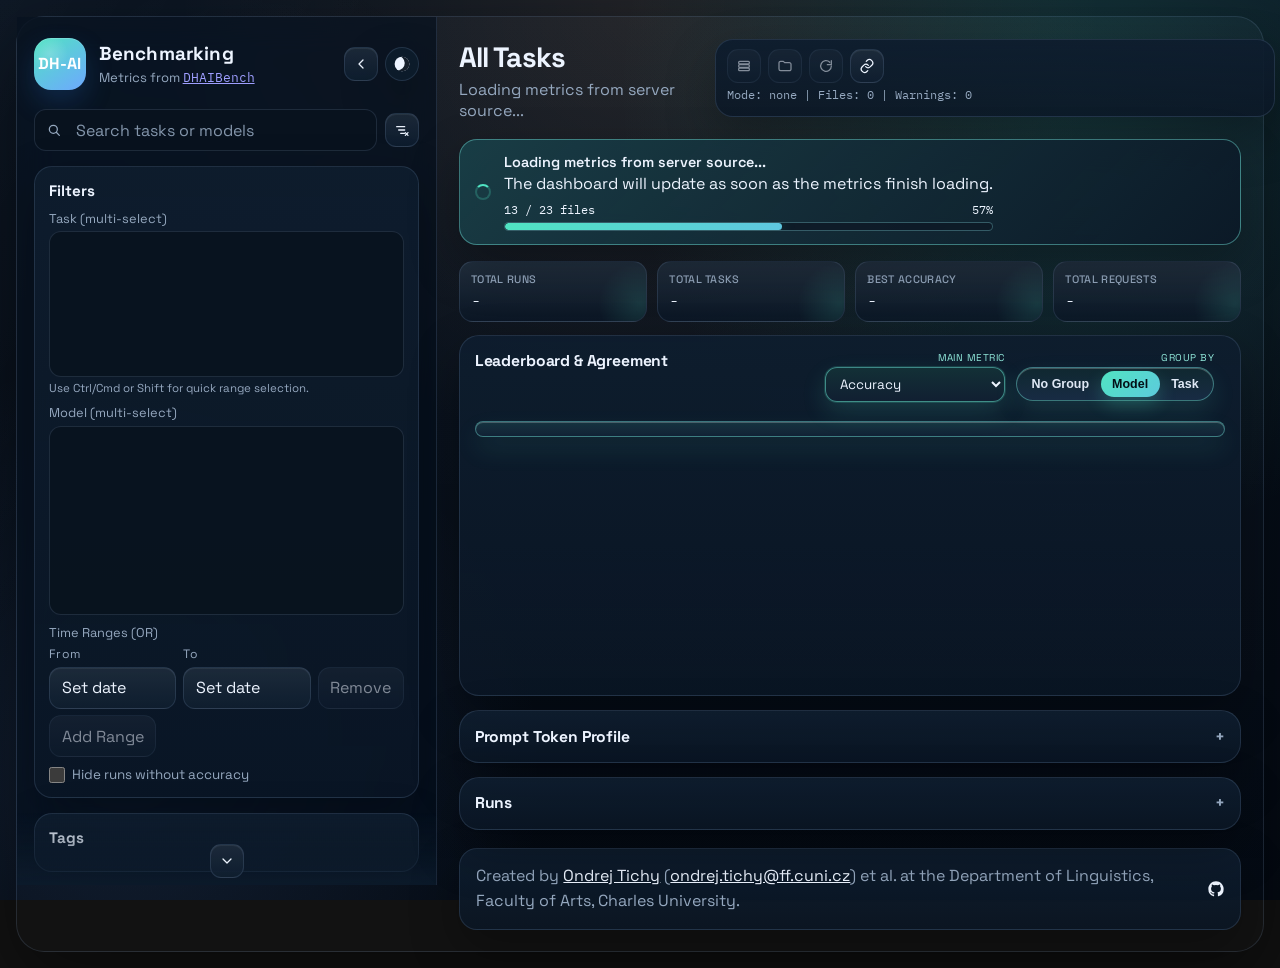
==== web/index.html @ 27d1077f "model names fix" ====
<!doctype html>
<html lang="en" data-theme="dark">
<head>
  <meta charset="utf-8">
  <meta name="viewport" content="width=device-width, initial-scale=1">
  <title>dhAIBench Metrics Dashboard</title>
  <link rel="preconnect" href="https://fonts.googleapis.com">
  <link rel="preconnect" href="https://fonts.gstatic.com" crossorigin>
  <link href="https://fonts.googleapis.com/css2?family=Space+Grotesk:wght@400;500;600;700&family=IBM+Plex+Mono:wght@400;500&display=swap" rel="stylesheet">
  <link rel="stylesheet" href="./styles.css">
</head>
<body>
  <div class="app-shell">
    <aside id="dashboardSidebar" class="sidebar" aria-label="Dashboard filters">
      <div id="sidebarScrollUpOverlay" class="sidebar-scroll-overlay sidebar-scroll-overlay-top" hidden>
        <button
          id="sidebarScrollUpBtn"
          class="btn icon-btn sidebar-scroll-btn"
          type="button"
          aria-label="Scroll filters up"
          title="Scroll filters up"
        >
          <svg viewBox="0 0 24 24" aria-hidden="true">
            <path d="M18 15l-6-6-6 6"></path>
          </svg>
        </button>
      </div>
      <div id="sidebarScrollDownOverlay" class="sidebar-scroll-overlay sidebar-scroll-overlay-bottom" hidden>
        <button
          id="sidebarScrollDownBtn"
          class="btn icon-btn sidebar-scroll-btn"
          type="button"
          aria-label="Scroll filters down"
          title="Scroll filters down"
        >
          <svg viewBox="0 0 24 24" aria-hidden="true">
            <path d="M6 9l6 6 6-6"></path>
          </svg>
        </button>
      </div>

      <div id="dashboardSidebarScroll" class="sidebar-scroll">
        <div class="brand">
          <div class="brand-lockup">
            <div class="brand-mark">DH-AI</div>
            <div>
              <h1>Benchmarking</h1>
              <p>Metrics from <a href="https://github.com/otichy/dhAIBench"><code>DHAIBench</code></a></p>
            </div>
          </div>
          <div class="brand-actions">
            <button id="sidebarCollapseBtn" class="btn icon-btn sidebar-collapse-btn" type="button" aria-label="Collapse filters" aria-expanded="true">
              <svg viewBox="0 0 24 24" aria-hidden="true">
                <path d="M15 6l-6 6 6 6"></path>
              </svg>
            </button>
            <label class="theme-icon-toggle" title="Toggle theme" aria-label="Toggle theme">
              <input id="themeToggle" type="checkbox">
              <span class="theme-icon" aria-hidden="true"></span>
            </label>
            <button id="sidebarCloseBtn" class="btn icon-btn sidebar-close-btn" type="button" aria-label="Close filters">
              <svg viewBox="0 0 24 24" aria-hidden="true">
                <path d="M6 6l12 12"></path>
                <path d="M18 6L6 18"></path>
              </svg>
            </button>
          </div>
        </div>

        <div class="sidebar-tools">
          <label class="sidebar-filter-search" for="filterSearchInput">
            <span class="sidebar-filter-search-icon" aria-hidden="true">
              <svg viewBox="0 0 24 24">
                <circle cx="11" cy="11" r="6"></circle>
                <path d="M20 20l-4.2-4.2"></path>
              </svg>
            </span>
            <input
              id="filterSearchInput"
              type="search"
              placeholder="Search tasks or models"
              aria-label="Search tasks and models"
              autocomplete="off"
              spellcheck="false"
            >
          </label>
          <button
            id="resetFiltersBtn"
            class="btn icon-btn sidebar-reset-btn"
            type="button"
            aria-label="Reset filters"
            title="Reset filters"
          >
            <svg viewBox="0 0 24 24" aria-hidden="true">
              <path d="M4 7h12"></path>
              <path d="M7 12h9"></path>
              <path d="M10 17h6"></path>
              <path d="M17 16l4 4"></path>
              <path d="M21 16l-4 4"></path>
            </svg>
          </button>
        </div>

        <section class="panel">
          <h2>Filters</h2>
          <label class="field">
            <span>Task (multi-select)</span>
            <select id="taskSelect" multiple size="6"></select>
            <small class="field-hint">Use Ctrl/Cmd or Shift for quick range selection.</small>
            <div id="taskChipList" class="mobile-choice-list" aria-label="Task filters"></div>
          </label>
          <label class="field">
            <span>Model (multi-select)</span>
            <select id="modelSelect" multiple size="8"></select>
            <div id="modelChipList" class="mobile-choice-list" aria-label="Model filters"></div>
          </label>
          <div class="field">
            <span>Time Ranges (OR)</span>
            <div id="timeRangeList" class="time-range-list" aria-label="Time range filters"></div>
            <div class="time-range-actions">
              <button id="addTimeRangeBtn" class="btn time-range-btn" type="button">Add Range</button>
            </div>
            <small id="timeRangeSummary" class="field-hint"></small>
          </div>
          <label class="checkbox">
            <input id="hideNoAccuracy" type="checkbox">
            <span>Hide runs without accuracy</span>
          </label>
        </section>

        <section class="panel">
          <h2>Tags</h2>
          <div id="tagChips" class="chips"></div>
        </section>
      </div>
    </aside>

    <main class="main">
      <section class="metric-dock">
        <button id="mobileSidebarToggle" class="btn mobile-sidebar-toggle" type="button" aria-controls="dashboardSidebar" aria-expanded="false">
          <span>Filters</span>
          <span id="mobileFilterSummary" class="mobile-sidebar-toggle-count">All</span>
        </button>
      </section>

      <header class="hero">
        <div class="hero-copy">
          <h2 id="heroTitle">All Tasks</h2>
          <p id="heroSubtitle">Loading metrics files...</p>
        </div>
        <section class="source-panel">
          <div class="source-actions">
            <button id="btnAutoServer" class="btn icon-btn" type="button" title="Auto (Server)" aria-label="Auto (Server)">
              <svg viewBox="0 0 24 24" aria-hidden="true">
                <rect x="4" y="5" width="16" height="4" rx="1.5"></rect>
                <rect x="4" y="10" width="16" height="4" rx="1.5"></rect>
                <rect x="4" y="15" width="16" height="4" rx="1.5"></rect>
              </svg>
            </button>
            <button id="btnOpenFolder" class="btn icon-btn" type="button" title="Open Metrics Folder" aria-label="Open Metrics Folder">
              <svg viewBox="0 0 24 24" aria-hidden="true">
                <path d="M3 7.5A2.5 2.5 0 0 1 5.5 5h4l2 2H18.5A2.5 2.5 0 0 1 21 9.5v7A2.5 2.5 0 0 1 18.5 19h-13A2.5 2.5 0 0 1 3 16.5z"></path>
              </svg>
            </button>
            <button id="reloadBtn" class="btn icon-btn" type="button" title="Reload" aria-label="Reload">
              <svg viewBox="0 0 24 24" aria-hidden="true">
                <path d="M20 12a8 8 0 1 1-2.34-5.66"></path>
                <path d="M20 4v6h-6"></path>
              </svg>
            </button>
            <button id="shareUrlBtn" class="btn icon-btn" type="button" title="Copy Share Link" aria-label="Copy Share Link">
              <svg viewBox="0 0 24 24" aria-hidden="true">
                <path d="M10 13a5 5 0 0 0 7.07 0l2.12-2.12a5 5 0 0 0-7.07-7.07L10.9 5.03"></path>
                <path d="M14 11a5 5 0 0 0-7.07 0L4.81 13.12a5 5 0 0 0 7.07 7.07l1.22-1.22"></path>
              </svg>
            </button>
          </div>
          <p id="sourceStatus" class="source-status">Mode: none | Files: 0 | Warnings: 0</p>
          <p id="sourceWarnings" class="source-warnings"></p>
        </section>
      </header>

      <section id="loadingNotice" class="loading-notice" role="status" aria-live="polite" aria-atomic="true" hidden>
        <span class="loading-notice-spinner" aria-hidden="true"></span>
        <div class="loading-notice-copy">
          <p id="loadingNoticeMessage">Loading metrics data...</p>
          <p>The dashboard will update as soon as the metrics finish loading.</p>
          <div id="loadingProgress" class="loading-progress" hidden>
            <div class="loading-progress-meta">
              <span id="loadingProgressLabel">0 / 0 files</span>
              <span id="loadingProgressPercent">0%</span>
            </div>
            <div
              id="loadingProgressTrack"
              class="loading-progress-track"
              role="progressbar"
              aria-label="Metrics loading progress"
              aria-valuemin="0"
              aria-valuemax="0"
              aria-valuenow="0"
              aria-valuetext="0 of 0 metric files processed"
            >
              <span id="loadingProgressFill" class="loading-progress-fill"></span>
            </div>
          </div>
        </div>
      </section>

      <section class="kpis">
        <article class="kpi">
          <h3>Total Runs</h3>
          <p id="kpiRuns">-</p>
        </article>
        <article class="kpi">
          <h3>Total Tasks</h3>
          <p id="kpiTasks">-</p>
        </article>
        <article class="kpi">
          <h3>Best Accuracy</h3>
          <p id="kpiBestAccuracy">-</p>
        </article>
        <article class="kpi">
          <h3>Total Requests</h3>
          <p id="kpiRequests">-</p>
        </article>
      </section>

      <section class="grid">
        <article class="card card-wide">
          <div class="leaderboard-head">
            <h3>Leaderboard &amp; Agreement</h3>
            <div class="leaderboard-controls">
              <label class="field leaderboard-metric-field">
                <span>Main Metric</span>
                <select id="sortSelect">
                  <option value="accuracy">Accuracy</option>
                  <option value="cohen_kappa">Cohen's Kappa</option>
                  <option value="macro_f1">Macro F1</option>
                  <option value="macro_precision">Macro Precision</option>
                  <option value="macro_recall">Macro Recall</option>
                  <option value="calibration_ece">Calibration ECE</option>
                </select>
              </label>
              <div id="leaderboardGroupSwitch" class="leaderboard-group-switch"></div>
              <div id="leaderboardChartToggle" class="leaderboard-chart-toggle"></div>
            </div>
          </div>
          <div id="leaderboardTabs" class="leaderboard-tabs"></div>
          <div id="leaderboardChart" class="chart"></div>
        </article>
        <details class="card card-wide collapsible-card">
          <summary class="collapsible-card-summary">
            <h3>Prompt Token Profile</h3>
          </summary>
          <div class="collapsible-card-body">
            <div id="tokenChart" class="chart"></div>
          </div>
        </details>
      </section>

      <details class="card collapsible-card">
        <summary class="collapsible-card-summary">
          <div class="table-head">
            <h3>Runs</h3>
            <p id="tableMeta"></p>
          </div>
        </summary>
        <div class="collapsible-card-body">
          <div class="table-wrap">
            <table>
              <thead>
                <tr>
                  <th>Task</th>
                  <th>Model</th>
                  <th>Timestamp</th>
                  <th>Accuracy</th>
                  <th>Cohen's Kappa</th>
                  <th>Macro F1</th>
                  <th>Calibration ECE</th>
                  <th>Requests</th>
                  <th>Cached Input Tokens</th>
                  <th>File</th>
                </tr>
              </thead>
              <tbody id="runsTableBody"></tbody>
            </table>
          </div>
        </div>
      </details>

      <footer class="dashboard-footer">
        <p>
          Created by
          <a href="https://oajd.ff.cuni.cz/en/department/people/ondrej-tichy/">Ondrej Tichy</a> 
          (<a href="mailto:ondrej.tichy@ff.cuni.cz">ondrej.tichy@ff.cuni.cz</a>) et al.
          at the Department of Linguistics, Faculty of Arts, Charles University.
        </p>
        <a
          class="footer-github-link"
          href="https://github.com/otichy/dhAIBench"
          aria-label="dhAIBench GitHub repository"
          title="dhAIBench GitHub repository"
        >
          <svg viewBox="0 0 24 24" aria-hidden="true">
            <path d="M12 .5C5.65.5.5 5.65.5 12a11.5 11.5 0 0 0 7.86 10.92c.58.1.79-.25.79-.56v-2.16c-3.2.7-3.88-1.36-3.88-1.36-.52-1.34-1.28-1.7-1.28-1.7-1.04-.71.08-.7.08-.7 1.15.08 1.75 1.18 1.75 1.18 1.02 1.75 2.68 1.25 3.34.95.1-.74.4-1.25.72-1.54-2.56-.29-5.25-1.28-5.25-5.7 0-1.26.45-2.3 1.18-3.11-.12-.29-.51-1.46.11-3.05 0 0 .97-.31 3.17 1.19a10.97 10.97 0 0 1 5.78 0c2.2-1.5 3.17-1.2 3.17-1.2.63 1.6.24 2.77.12 3.06.73.81 1.18 1.84 1.18 3.11 0 4.43-2.7 5.4-5.28 5.68.42.36.79 1.07.79 2.16v3.2c0 .31.21.67.8.56A11.5 11.5 0 0 0 23.5 12C23.5 5.65 18.35.5 12 .5Z"></path>
          </svg>
        </a>
      </footer>

    </main>
  </div>
  <button id="sidebarBackdrop" class="sidebar-backdrop" type="button" aria-label="Close filters"></button>

  <div id="runModal" class="modal hidden" role="dialog" aria-modal="true" aria-labelledby="runModalTitle">
    <div class="modal-card">
      <div class="modal-head">
        <h3 id="runModalTitle">Run Details</h3>
        <button id="runModalClose" class="btn" type="button">Close</button>
      </div>
      <p id="runModalMeta" class="muted"></p>
      <div id="runModalContent" class="details-grid"></div>
    </div>
  </div>

  <div id="clusterModal" class="modal hidden" role="dialog" aria-modal="true" aria-labelledby="clusterModalTitle">
    <div class="modal-card cluster-modal-card">
      <div class="modal-head">
        <h3 id="clusterModalTitle">Similarity Tree</h3>
        <button id="clusterModalClose" class="btn" type="button">Close</button>
      </div>
      <p id="clusterModalMeta" class="muted"></p>
      <div id="clusterModalContent" class="cluster-modal-content"></div>
    </div>
  </div>

  <template id="barRowTemplate">
    <div class="bar-row">
      <div class="bar-label"></div>
      <div class="bar-track">
        <div class="bar-fill"></div>
      </div>
      <div class="bar-value"></div>
    </div>
  </template>

  <script src="./config_prices.js"></script>
  <script src="./pricing.js"></script>
  <script src="./metrics_aggregation.js"></script>
  <script src="./custom_leaderboard.js?v=20260910-1"></script>
  <script src="./custom_leaderboard_view.js?v=20260910-1"></script>
  <script src="./analytics.local.js"></script>
  <script src="./app.js"></script>
</body>
</html>
---- web/styles.css ----
:root {
  color-scheme: dark;
  --sidebar-width: 420px;
  --bg: #07111d;
  --paper: rgba(11, 23, 38, 0.84);
  --paper-strong: rgba(14, 29, 46, 0.96);
  --paper-soft: rgba(18, 36, 57, 0.72);
  --ink: #edf4ff;
  --muted: #95a8bf;
  --line: rgba(145, 176, 214, 0.16);
  --line-strong: rgba(145, 176, 214, 0.26);
  --accent: #50e3c2;
  --accent-2: #ffb36b;
  --accent-3: #6ea8ff;
  --error: #ff8d8d;
  --warning: #ffd38c;
  --panel-glass: rgba(8, 18, 31, 0.7);
  --body-layer-a: rgba(80, 227, 194, 0.16);
  --body-layer-b: rgba(110, 168, 255, 0.12);
  --body-layer-c: rgba(255, 179, 107, 0.1);
  --bg-top: #091320;
  --bg-bottom: #050b14;
  --surface-soft: rgba(17, 34, 53, 0.88);
  --surface-hover: rgba(28, 52, 78, 0.82);
  --surface-input: rgba(9, 19, 31, 0.95);
  --bar-track: rgba(97, 126, 165, 0.22);
  --shadow-soft: 0 20px 50px rgba(0, 0, 0, 0.28);
  --shadow-hard: 0 28px 80px rgba(0, 0, 0, 0.45);
}

html[data-theme="light"] {
  color-scheme: light;
  --bg: #f1efe7;
  --paper: rgba(255, 253, 247, 0.92);
  --paper-strong: rgba(255, 253, 247, 0.98);
  --paper-soft: rgba(248, 250, 252, 0.88);
  --ink: #1f2a37;
  --muted: #5a6470;
  --line: rgba(90, 100, 112, 0.18);
  --line-strong: rgba(90, 100, 112, 0.28);
  --accent: #0f766e;
  --accent-2: #f59e0b;
  --accent-3: #1d4ed8;
  --error: #b91c1c;
  --warning: #92400e;
  --panel-glass: rgba(255, 255, 255, 0.64);
  --body-layer-a: rgba(15, 118, 110, 0.12);
  --body-layer-b: rgba(245, 158, 11, 0.1);
  --body-layer-c: rgba(29, 78, 216, 0.08);
  --bg-top: #f4f0e6;
  --bg-bottom: #ebe7db;
  --surface-soft: rgba(248, 250, 252, 0.94);
  --surface-hover: rgba(234, 241, 247, 0.96);
  --surface-input: rgba(255, 255, 255, 0.98);
  --bar-track: rgba(90, 100, 112, 0.12);
  --shadow-soft: 0 18px 44px rgba(31, 42, 55, 0.12);
  --shadow-hard: 0 26px 72px rgba(31, 42, 55, 0.16);
}

* {
  box-sizing: border-box;
}

.leaderboard-panel.custom-leaderboard { min-width: 0; max-height: none; overflow: visible; }
.custom-leaderboard h3 { margin-top: 0; }
.card:has(.custom-leaderboard) { min-width: 0; }
.custom-controls { display: flex; flex-wrap: wrap; align-items: center; gap: 10px; margin: 18px 0; }
.custom-controls .field { margin: 0; min-width: 180px; }
.custom-weights { display: grid; grid-template-columns: repeat(auto-fit, minmax(min(100%, 350px), 1fr)); gap: 8px 20px; max-height: 360px; overflow-y: auto; padding: 4px; }
.custom-weight-row { display: grid; grid-template-columns: minmax(0, 1fr) 80px 60px; gap: 10px; align-items: center; padding: 8px; background: var(--paper-soft); border-radius: 8px; }
.custom-task-label { display: flex; gap: 9px; align-items: center; overflow-wrap: anywhere; cursor: pointer; }
.custom-task-label input { width: auto; flex: 0 0 auto; }
.custom-task-share { text-align: right; color: var(--muted); font-variant-numeric: tabular-nums; }
.custom-weight-row input[aria-invalid="true"] { border-color: var(--error); }
.custom-results { margin-top: 20px; }
.custom-summary { font-weight: 600; }
.custom-methodology { margin: 12px 0; }
.custom-methodology summary { cursor: pointer; color: var(--muted); }
.custom-chart { margin: 20px 0; }
.custom-chart-toolbar { display: flex; flex-wrap: wrap; align-items: center; justify-content: space-between; gap: 10px; margin-bottom: 10px; padding: 10px 12px; border: 1px solid var(--line); border-radius: 12px; background: var(--paper-soft); }
.custom-chart-toolbar-label { font-weight: 700; color: var(--ink); }
.custom-chart-note { margin: 0 0 10px; }
.custom-chart-viewport { max-width: 100%; overflow-x: auto; }
.custom-scatter { display: block; width: 100%; min-width: 580px; }
.custom-scatter text { fill: var(--muted); font-size: 13px; font-family: inherit; }
.custom-grid-line { stroke: var(--line-strong); }
.custom-point { cursor: pointer; }
.custom-point.is-muted { opacity: 0.25; }
.custom-point.is-highlighted .custom-point-mark { stroke-width: 3; filter: drop-shadow(0 0 4px var(--series-color)); }
.custom-point.is-highlighted text { fill: var(--ink); font-weight: 700; }
.custom-series-marker { width: 24px; height: 24px; flex: 0 0 24px; vertical-align: middle; }
.custom-series-copy { display: inline-flex; flex-direction: column; min-width: 0; gap: 4px; text-align: left; vertical-align: middle; }
.custom-series-copy strong { color: var(--ink); font-size: 0.9rem; }
.custom-series-copy small { color: var(--muted); font-size: 0.75rem; line-height: 1.4; display: -webkit-box; -webkit-line-clamp: 2; -webkit-box-orient: vertical; overflow: hidden; overflow-wrap: anywhere; }
.custom-legend-heading { margin-bottom: 8px; }
.custom-legend { display: grid; grid-template-columns: repeat(auto-fit, minmax(min(100%, 285px), 1fr)); gap: 8px; max-height: 280px; overflow-y: auto; padding: 4px; margin-bottom: 20px; }
.custom-legend-item { display: grid; grid-template-columns: 24px minmax(0, 1fr); column-gap: 9px; row-gap: 4px; align-items: start; padding: 10px; color: var(--ink); font: inherit; background: var(--paper-soft); border: 1px solid var(--line); border-left: 4px solid var(--series-color); border-radius: 8px; cursor: pointer; text-align: left; }
.custom-legend-status { grid-column: 2; color: var(--muted); font-size: 0.75rem; font-variant-numeric: tabular-nums; }
.custom-legend-item.is-highlighted { background: color-mix(in srgb, var(--series-color) 15%, var(--paper-strong)); border-color: var(--series-color); }
.custom-legend-item:focus-visible, .custom-model-summary:focus-visible { outline: 2px solid var(--ink); outline-offset: 2px; border-radius: 4px; }
.custom-ranking { width: 100%; min-width: 740px; border-collapse: collapse; }
.custom-table-wrap { max-width: 100%; overflow-x: auto; border: 1px solid var(--line); border-radius: 12px; }
.custom-ranking caption { text-align: left; font-weight: 600; padding: 12px 0; }
.custom-ranking th, .custom-ranking td { padding: 12px; border-bottom: 1px solid var(--line); text-align: left; vertical-align: top; }
.custom-ranking td:nth-child(2) { min-width: 250px; max-width: 520px; overflow-wrap: anywhere; }
.custom-ranking summary { cursor: pointer; }
.custom-ranking td:not(:nth-child(2)) { font-variant-numeric: tabular-nums; }
.custom-ranking tbody tr:nth-child(even) { background: var(--paper-soft); }
.custom-ranking tbody tr.is-highlighted { background: color-mix(in srgb, var(--series-color) 14%, var(--paper-strong)); }
.custom-ranking tbody tr > td:first-child { border-left: 4px solid var(--series-color); }
.custom-ranking th:nth-child(n+3), .custom-ranking td:nth-child(n+3) { text-align: right; }
.custom-rank-badge { display: inline-block; font-weight: 600; white-space: nowrap; }
.custom-model-summary .custom-series-marker { margin: 0 6px 0 2px; }
.custom-model-summary .custom-series-copy { max-width: calc(100% - 54px); }
.custom-cell-secondary { display: block; margin-top: 4px; color: var(--muted); white-space: nowrap; }
.custom-score-cell strong { font-size: 1rem; color: var(--ink); }
.custom-score-track { width: 76px; height: 5px; margin: 7px 0 0 auto; background: var(--bar-track); border-radius: 4px; overflow: hidden; }
.custom-score-track span { display: block; height: 100%; background: var(--series-color); }
.custom-incomplete { color: var(--muted); }
.custom-task-detail { margin-top: 12px; padding: 10px; background: var(--paper-soft); border-radius: 8px; }
.custom-task-detail p { margin: 8px 0; }
.custom-task-detail .btn { display: block; margin: 6px 0; white-space: normal; text-align: left; overflow-wrap: anywhere; }

body {
  margin: 0;
  min-height: 100vh;
  color: var(--ink);
  font-family: "Space Grotesk", sans-serif;
  background:
    radial-gradient(circle at 84% 10%, var(--body-layer-a), transparent 34%),
    radial-gradient(circle at 10% 86%, var(--body-layer-b), transparent 30%),
    radial-gradient(circle at 50% 0%, var(--body-layer-c), transparent 42%),
    linear-gradient(180deg, var(--bg-top) 0%, var(--bg-bottom) 100%);
  background-attachment: fixed;
}

body::before {
  content: "";
  position: fixed;
  inset: 0;
  pointer-events: none;
  background:
    linear-gradient(120deg, rgba(255, 255, 255, 0.035), transparent 24%),
    radial-gradient(circle at 20% 20%, rgba(255, 255, 255, 0.028), transparent 18%);
  opacity: 0.8;
}

body.mobile-sidebar-open {
  overflow: hidden;
}

code {
  font-family: "IBM Plex Mono", monospace;
}

.app-shell {
  min-height: calc(100vh - 2rem);
  margin: 1rem;
  display: grid;
  grid-template-columns: var(--sidebar-width) minmax(0, 1fr);
  position: relative;
  border: 1px solid var(--line);
  border-radius: 28px;
  overflow: visible;
  background: linear-gradient(180deg, rgba(255, 255, 255, 0.018), rgba(255, 255, 255, 0));
  box-shadow: var(--shadow-hard);
}

.sidebar {
  border-right: 1px solid var(--line);
  background: var(--panel-glass);
  backdrop-filter: blur(18px) saturate(140%);
  position: sticky;
  top: 1rem;
  max-height: calc(100vh - 2rem);
  align-self: start;
  overflow: hidden;
  display: flex;
  flex-direction: column;
  transition: transform 220ms ease, opacity 220ms ease;
}

.sidebar-scroll {
  flex: 1 1 auto;
  min-height: 0;
  max-height: 100%;
  padding: 1.3rem 1.05rem;
  overflow: auto;
}

.sidebar-scroll-overlay {
  display: none;
  position: absolute;
  left: 0;
  right: 0;
  height: 72px;
  justify-content: center;
  pointer-events: none;
  z-index: 6;
}

.sidebar-scroll-overlay[hidden] {
  display: none !important;
}

.sidebar-scroll-overlay-top {
  top: 0;
  align-items: flex-start;
  padding-top: 0.45rem;
  background: linear-gradient(180deg, color-mix(in srgb, var(--paper-strong) 84%, transparent), transparent 100%);
}

.sidebar-scroll-overlay-bottom {
  bottom: 0;
  align-items: flex-end;
  padding-bottom: 0.45rem;
  background: linear-gradient(0deg, color-mix(in srgb, var(--paper-strong) 84%, transparent), transparent 100%);
}

.sidebar-scroll-btn {
  width: 32px;
  height: 32px;
  border-radius: 999px;
  pointer-events: auto;
  box-shadow: var(--shadow-soft);
}

.sidebar-scroll-btn:hover {
  transform: translateY(-1px);
}

.sidebar-collapse-btn {
  display: inline-flex;
}

.sidebar-tools {
  display: grid;
  grid-template-columns: minmax(0, 1fr) auto;
  align-items: center;
  gap: 0.5rem;
  margin-bottom: 0.9rem;
}

.sidebar-filter-search {
  position: relative;
  display: block;
}

.sidebar-filter-search input {
  width: 100%;
  min-width: 0;
  padding-left: 2.55rem;
  padding-right: 0.85rem;
  appearance: none;
  -webkit-appearance: none;
}

.sidebar-filter-search input::-webkit-search-decoration,
.sidebar-filter-search input::-webkit-search-cancel-button,
.sidebar-filter-search input::-webkit-search-results-button,
.sidebar-filter-search input::-webkit-search-results-decoration {
  -webkit-appearance: none;
  appearance: none;
  display: none;
}

.sidebar-filter-search input::-ms-clear,
.sidebar-filter-search input::-ms-reveal {
  display: none;
  width: 0;
  height: 0;
}

.sidebar-filter-search-icon {
  position: absolute;
  left: 0.78rem;
  top: 50%;
  display: inline-flex;
  align-items: center;
  justify-content: center;
  width: 1rem;
  height: 1rem;
  color: var(--muted);
  transform: translateY(-50%);
  pointer-events: none;
}

.sidebar-filter-search-icon svg {
  width: 100%;
  height: 100%;
  stroke: currentColor;
  fill: none;
  stroke-width: 1.9;
  stroke-linecap: round;
  stroke-linejoin: round;
}

.sidebar-reset-btn {
  width: 32px;
  height: 32px;
  padding: 0;
  border-radius: 10px;
  justify-content: center;
}

.sidebar-reset-btn svg {
  width: 15px;
  height: 15px;
}

body.desktop-sidebar-collapsed .sidebar-scroll {
  padding-inline: 0.7rem;
  overflow: hidden;
}

body.desktop-sidebar-collapsed .brand {
  flex-direction: column;
  align-items: center;
  gap: 0.7rem;
}

body.desktop-sidebar-collapsed .brand-lockup {
  width: 100%;
  justify-content: center;
}

body.desktop-sidebar-collapsed .brand-lockup > div:last-child,
body.desktop-sidebar-collapsed .sidebar .panel,
body.desktop-sidebar-collapsed .sidebar-tools {
  display: none;
}

body.desktop-sidebar-collapsed .brand-actions {
  margin-left: 0;
  flex-direction: column;
}

body.desktop-sidebar-collapsed .sidebar-scroll-overlay {
  display: none !important;
}

body.desktop-sidebar-collapsed .sidebar-collapse-btn svg {
  transform: rotate(180deg);
}

.brand {
  display: flex;
  align-items: center;
  justify-content: space-between;
  margin-bottom: 1.2rem;
}

.brand-lockup {
  display: flex;
  gap: 0.8rem;
  align-items: center;
}

.brand-actions {
  display: inline-flex;
  align-items: center;
  gap: 0.45rem;
}

.brand h1 {
  margin: 0;
  font-size: 1.18rem;
  letter-spacing: 0.01em;
}

.brand p {
  margin: 0.2rem 0 0;
  color: var(--muted);
  font-size: 0.82rem;
}

.brand-mark {
  width: 52px;
  height: 52px;
  border-radius: 17px;
  background:
    radial-gradient(circle at 30% 30%, rgba(255, 255, 255, 0.2), transparent 36%),
    linear-gradient(145deg, var(--accent), var(--accent-3));
  color: white;
  display: grid;
  place-items: center;
  font-weight: 700;
  box-shadow: inset 0 1px 0 rgba(255, 255, 255, 0.18), 0 12px 26px rgba(27, 92, 168, 0.28);
}

@media (min-width: 1101px) {
  .sidebar-scroll {
    scrollbar-width: none;
    -ms-overflow-style: none;
  }

  .sidebar-scroll::-webkit-scrollbar {
    width: 0;
    height: 0;
  }

  .sidebar-scroll-overlay:not([hidden]) {
    display: flex;
  }
}

.theme-icon-toggle {
  position: relative;
  display: inline-flex;
  align-items: center;
  justify-content: center;
  width: 34px;
  height: 34px;
  border: 1px solid var(--line);
  border-radius: 999px;
  background: color-mix(in srgb, var(--paper-strong) 90%, transparent);
  box-shadow: var(--shadow-soft);
  cursor: pointer;
  transition: transform 140ms ease, border-color 140ms ease, background 140ms ease;
}

.theme-icon-toggle:hover {
  transform: translateY(-1px);
  border-color: color-mix(in srgb, var(--accent) 30%, var(--line-strong));
}

.theme-icon-toggle input {
  position: absolute;
  opacity: 0;
  inset: 0;
  margin: 0;
  cursor: pointer;
}

.theme-icon {
  width: 16px;
  height: 16px;
  position: relative;
  display: block;
}

.theme-icon::before,
.theme-icon::after {
  content: "";
  position: absolute;
  inset: 0;
  transition: opacity 160ms ease, transform 160ms ease, box-shadow 160ms ease;
}

.theme-icon::before {
  border-radius: 999px;
  background: var(--accent-2);
  box-shadow:
    0 0 0 5px rgba(255, 179, 107, 0.16),
    0 0 18px rgba(255, 179, 107, 0.28);
  opacity: 0;
  transform: scale(0.72);
}

.theme-icon::after {
  border-radius: 999px;
  background: var(--ink);
  box-shadow: inset -5px -1px 0 0 var(--surface-input);
  opacity: 1;
  transform: scale(0.92);
}

html[data-theme="light"] .theme-icon::before {
  opacity: 1;
  transform: scale(0.92);
}

html[data-theme="light"] .theme-icon::after {
  opacity: 0;
  transform: scale(0.7);
}

.panel {
  background: linear-gradient(180deg, var(--paper-strong), var(--paper));
  border: 1px solid var(--line);
  border-radius: 18px;
  padding: 0.9rem;
  margin-bottom: 0.9rem;
  box-shadow: var(--shadow-soft);
}

.panel h2 {
  margin: 0 0 0.6rem;
  font-size: 0.95rem;
}

.field {
  display: grid;
  gap: 0.3rem;
  margin-bottom: 0.55rem;
}

.field span {
  font-size: 0.8rem;
  color: var(--muted);
}

.field-hint {
  color: var(--muted);
  font-size: 0.72rem;
}

.time-range-list {
  display: grid;
  gap: 0.5rem;
}

.time-range-row {
  display: grid;
  grid-template-columns: minmax(0, 1fr) minmax(0, 1fr) auto;
  gap: 0.45rem;
  align-items: end;
}

.time-range-field {
  margin-bottom: 0;
}

.time-range-field > span {
  font-size: 0.76rem;
  letter-spacing: 0.02em;
}

.time-range-actions {
  display: flex;
  flex-wrap: wrap;
  gap: 0.45rem;
  margin-top: 0.1rem;
}

.time-range-btn {
  padding: 0.48rem 0.7rem;
  font-size: 0.78rem;
}

.time-range-remove {
  min-width: 44px;
  padding-inline: 0.55rem;
}

.time-range-display,
.time-range-input {
  width: 100%;
  min-width: 0;
}

.time-range-display {
  justify-content: flex-start;
  text-align: left;
  white-space: nowrap;
  overflow: hidden;
  text-overflow: ellipsis;
}

#timeRangeSummary:empty {
  display: none;
}

input:not([type="checkbox"]),
select,
.btn {
  font: inherit;
  border: 1px solid var(--line);
  border-radius: 12px;
  padding: 0.6rem 0.72rem;
  background: var(--surface-input);
  color: var(--ink);
  transition: border-color 160ms ease, transform 160ms ease, box-shadow 160ms ease, background 160ms ease;
}

input:not([type="checkbox"])::placeholder {
  color: color-mix(in srgb, var(--muted) 88%, transparent);
  opacity: 1;
}

.sidebar-filter-search input[type="search"] {
  padding-left: 2.55rem;
  padding-right: 0.85rem;
  appearance: none;
  -webkit-appearance: none;
  background-image: none;
}

input:not([type="checkbox"]):focus,
select:focus,
.btn:focus {
  outline: none;
  border-color: color-mix(in srgb, var(--accent) 56%, var(--line-strong));
  box-shadow: 0 0 0 4px color-mix(in srgb, var(--accent) 18%, transparent);
}

select option {
  background: var(--surface-input);
  color: var(--ink);
}

select[multiple] {
  min-height: 140px;
  padding: 0.35rem;
}

select[multiple]:not(:focus).has-active-selection {
  border-color: color-mix(in srgb, var(--accent) 42%, var(--line-strong));
  box-shadow: 0 0 0 3px color-mix(in srgb, var(--accent) 10%, transparent);
}

select[multiple] option {
  border-radius: 9px;
  margin: 0.08rem 0;
  padding: 0.42rem 0.58rem;
}

select[multiple] option:checked,
select[multiple] option.is-selected {
  background: color-mix(in srgb, var(--accent) 24%, var(--surface-hover));
  color: var(--ink);
  font-weight: 600;
}

.btn {
  background:
    linear-gradient(180deg, color-mix(in srgb, var(--paper-strong) 94%, white 6%), color-mix(in srgb, var(--surface-soft) 92%, black 8%));
  cursor: pointer;
  box-shadow: inset 0 1px 0 rgba(255, 255, 255, 0.06);
}

.btn:hover {
  transform: translateY(-1px);
  border-color: color-mix(in srgb, var(--accent) 34%, var(--line-strong));
}

.btn:active {
  transform: translateY(0);
}

.btn:disabled {
  opacity: 0.52;
  cursor: not-allowed;
  transform: none;
  border-color: var(--line);
  box-shadow: none;
}

.checkbox {
  display: flex;
  gap: 0.45rem;
  align-items: center;
  font-size: 0.84rem;
  color: var(--muted);
}

.checkbox input[type="checkbox"] {
  width: 16px;
  height: 16px;
  margin: 0;
  accent-color: var(--accent);
}

.chips {
  display: flex;
  flex-wrap: wrap;
  gap: 0.45rem;
}

.chip {
  border: 1px solid var(--line);
  background: color-mix(in srgb, var(--surface-soft) 88%, transparent);
  color: var(--ink);
  border-radius: 999px;
  padding: 0.34rem 0.72rem;
  font-size: 0.75rem;
  cursor: pointer;
  transition: transform 140ms ease, border-color 140ms ease, background 140ms ease, color 140ms ease;
}

.chip:hover {
  transform: translateY(-1px);
  border-color: color-mix(in srgb, var(--accent) 30%, var(--line-strong));
  background: var(--surface-hover);
}

.chip.active {
  background: linear-gradient(135deg, var(--accent), color-mix(in srgb, var(--accent-3) 42%, var(--accent)));
  border-color: transparent;
  color: #031017;
  box-shadow: 0 10px 24px color-mix(in srgb, var(--accent) 18%, transparent);
}

.main {
  padding: 1.35rem;
  position: relative;
}

.metric-dock {
  display: none;
}

.hero {
  display: flex;
  justify-content: space-between;
  gap: 1rem;
  align-items: flex-start;
  margin-bottom: 1.15rem;
}

.hero h2 {
  margin: 0;
  font-size: 1.75rem;
  letter-spacing: -0.03em;
}

.hero p {
  margin: 0.25rem 0 0;
  color: var(--muted);
}

.hero-copy {
  min-width: 240px;
}

.source-panel {
  background: linear-gradient(180deg, var(--paper-strong), var(--paper));
  border: 1px solid var(--line);
  border-radius: 18px;
  padding: 0.58rem 0.7rem;
  min-width: min(560px, 100%);
  box-shadow: var(--shadow-soft);
}

.source-panel h3 {
  margin: 0 0 0.5rem;
  font-size: 0.92rem;
}

.source-actions {
  display: flex;
  flex-wrap: wrap;
  gap: 0.45rem;
  margin-bottom: 0.28rem;
}

.source-status,
.source-warnings {
  margin: 0.08rem 0 0;
  font-size: 0.74rem;
}

.source-status {
  color: var(--ink);
  font-family: "IBM Plex Mono", monospace;
}

.source-warnings {
  color: var(--warning);
}

.loading-notice {
  position: sticky;
  top: 4.4rem;
  z-index: 30;
  display: flex;
  align-items: center;
  gap: 0.8rem;
  margin: 0 0 1rem;
  padding: 0.82rem 0.95rem;
  border: 1px solid color-mix(in srgb, var(--accent) 32%, var(--line-strong));
  border-radius: 18px;
  background:
    linear-gradient(135deg, color-mix(in srgb, var(--accent) 16%, var(--paper-strong)), var(--paper));
  box-shadow: var(--shadow-soft);
  backdrop-filter: blur(16px);
}

.loading-notice[hidden] {
  display: none;
}

.loading-notice-spinner {
  width: 1rem;
  height: 1rem;
  flex: 0 0 auto;
  border-radius: 999px;
  border: 2px solid color-mix(in srgb, var(--accent) 24%, transparent);
  border-top-color: var(--accent);
  animation: loading-spin 0.9s linear infinite;
}

.loading-notice-copy {
  display: grid;
  gap: 0.12rem;
}

.loading-notice-copy p {
  margin: 0;
}

.loading-notice-copy p:first-child {
  color: var(--ink);
  font-size: 0.9rem;
  font-weight: 600;
}

.loading-notice-copy p:last-child {
  color: var(--muted);
  font-size: 0.8rem;
}

.loading-progress {
  display: grid;
  gap: 0.32rem;
  margin-top: 0.38rem;
}

.loading-progress[hidden] {
  display: none;
}

.loading-progress-meta {
  display: flex;
  justify-content: space-between;
  gap: 0.7rem;
  font-family: "IBM Plex Mono", monospace;
  font-size: 0.76rem;
  color: var(--ink);
}

.loading-progress-track {
  position: relative;
  overflow: hidden;
  height: 0.58rem;
  border-radius: 999px;
  background: color-mix(in srgb, var(--surface-input) 82%, var(--line));
  border: 1px solid color-mix(in srgb, var(--accent) 16%, var(--line-strong));
}

.loading-progress-fill {
  display: block;
  height: 100%;
  width: 0;
  border-radius: inherit;
  background: linear-gradient(90deg, var(--accent), color-mix(in srgb, var(--accent-3) 48%, var(--accent)));
  box-shadow: 0 0 16px color-mix(in srgb, var(--accent) 22%, transparent);
  transition: width 160ms ease-out;
}

.icon-btn {
  width: 34px;
  height: 34px;
  padding: 0;
  display: inline-flex;
  align-items: center;
  justify-content: center;
  border-radius: 11px;
}

.icon-btn svg {
  width: 16px;
  height: 16px;
  stroke: currentColor;
  fill: none;
  stroke-width: 1.9;
  stroke-linecap: round;
  stroke-linejoin: round;
}

.sidebar-close-btn,
.mobile-sidebar-toggle,
.sidebar-backdrop {
  display: none;
}

.mobile-sidebar-toggle {
  align-items: center;
  justify-content: space-between;
  gap: 0.55rem;
  min-width: 122px;
}

.mobile-sidebar-toggle-count {
  border-radius: 999px;
  padding: 0.16rem 0.52rem;
  font-size: 0.72rem;
  line-height: 1.2;
  background: color-mix(in srgb, var(--accent) 18%, transparent);
  color: var(--ink);
}

.mobile-choice-list {
  display: none;
  flex-wrap: wrap;
  gap: 0.4rem;
  margin-top: 0.14rem;
}

.choice-chip {
  border: 1px solid var(--line);
  background: color-mix(in srgb, var(--surface-soft) 88%, transparent);
  color: var(--ink);
  border-radius: 999px;
  padding: 0.38rem 0.74rem;
  font-size: 0.74rem;
  cursor: pointer;
  transition: transform 140ms ease, border-color 140ms ease, background 140ms ease, color 140ms ease;
}

.choice-chip:hover {
  transform: translateY(-1px);
  border-color: color-mix(in srgb, var(--accent) 30%, var(--line-strong));
  background: var(--surface-hover);
}

.choice-chip.active {
  background: linear-gradient(135deg, var(--accent), color-mix(in srgb, var(--accent-3) 42%, var(--accent)));
  border-color: transparent;
  color: #031017;
  box-shadow: 0 10px 24px color-mix(in srgb, var(--accent) 18%, transparent);
}

.kpis {
  display: grid;
  grid-template-columns: repeat(4, minmax(150px, 1fr));
  gap: 0.6rem;
  margin-bottom: 0.8rem;
}

.kpi {
  background:
    linear-gradient(180deg, color-mix(in srgb, var(--paper-strong) 92%, white 8%), var(--paper));
  border: 1px solid var(--line);
  border-radius: 14px;
  padding: 0.58rem 0.72rem;
  box-shadow: none;
  position: relative;
  overflow: hidden;
}

.kpi::after {
  content: "";
  position: absolute;
  inset: auto -20% -45% auto;
  width: 86px;
  height: 86px;
  border-radius: 999px;
  background: radial-gradient(circle, color-mix(in srgb, var(--accent) 14%, transparent), transparent 68%);
  pointer-events: none;
}

.kpi h3 {
  margin: 0;
  color: var(--muted);
  font-size: 0.68rem;
  font-weight: 500;
  letter-spacing: 0.03em;
  text-transform: uppercase;
}

.kpi p {
  margin: 0.24rem 0 0;
  font-family: "IBM Plex Mono", monospace;
  font-size: 1.05rem;
}

.grid {
  display: grid;
  grid-template-columns: repeat(2, minmax(0, 1fr));
  gap: 0.9rem;
  margin-bottom: 0.9rem;
}

.card {
  background: linear-gradient(180deg, var(--paper-strong), var(--paper));
  border: 1px solid var(--line);
  border-radius: 20px;
  padding: 0.95rem;
  box-shadow: var(--shadow-soft);
}

.card h3 {
  margin: 0 0 0.8rem;
  font-size: 0.98rem;
  letter-spacing: -0.01em;
}

.card-wide {
  grid-column: 1 / -1;
}

.dashboard-footer {
  margin-top: 1.15rem;
  padding: 0.95rem 1.05rem;
  display: flex;
  align-items: center;
  justify-content: space-between;
  gap: 0.85rem;
  border: 1px solid var(--line);
  border-radius: 18px;
  background: linear-gradient(180deg, var(--paper-strong), var(--paper));
  box-shadow: var(--shadow-soft);
}

.dashboard-footer p {
  margin: 0;
  color: var(--muted);
  line-height: 1.55;
}

.dashboard-footer a {
  color: var(--ink);
}

.dashboard-footer a:hover {
  color: var(--accent);
}

.footer-github-link {
  flex: 0 0 auto;
  display: inline-flex;
  align-items: center;
  justify-content: center;
  line-height: 1;
  transition: transform 140ms ease, color 140ms ease;
}

.footer-github-link:hover {
  transform: translateY(-1px);
}

.footer-github-link svg {
  width: 1em;
  height: 1em;
  fill: currentColor;
}

.chart {
  min-height: 230px;
  display: grid;
  gap: 0.5rem;
  align-content: start;
}

#leaderboardChart {
  gap: 0.4rem;
}

.leaderboard-tabs {
  display: flex;
  align-items: stretch;
  gap: 0.42rem;
  width: 100%;
  margin-bottom: 0.82rem;
  padding: 0.42rem;
  overflow-x: auto;
  overflow-y: hidden;
  overscroll-behavior-x: contain;
  scrollbar-width: thin;
  border: 1px solid color-mix(in srgb, var(--accent) 30%, var(--line-strong));
  background:
    linear-gradient(
      180deg,
      color-mix(in srgb, var(--accent) 12%, var(--paper-strong)),
      color-mix(in srgb, var(--accent-3) 7%, var(--paper))
    );
  border-radius: 18px;
  box-shadow:
    inset 0 1px 0 color-mix(in srgb, white 22%, transparent),
    0 12px 26px color-mix(in srgb, var(--accent) 11%, transparent);
}

.leaderboard-tabs::-webkit-scrollbar {
  height: 8px;
}

.leaderboard-tabs::-webkit-scrollbar-thumb {
  background: color-mix(in srgb, var(--accent) 22%, var(--line-strong));
  border-radius: 999px;
}

.leaderboard-head {
  display: flex;
  justify-content: space-between;
  align-items: flex-start;
  gap: 0.8rem;
  margin-bottom: 0.65rem;
}

.leaderboard-head h3 {
  margin-bottom: 0;
}

.leaderboard-controls {
  display: flex;
  flex-wrap: wrap;
  justify-content: flex-end;
  align-items: flex-start;
  gap: 0.7rem;
  margin-left: auto;
}

.leaderboard-metric-field {
  display: inline-grid;
  justify-items: end;
  gap: 0.18rem;
  min-width: 0;
  width: auto;
}

.leaderboard-metric-field span {
  font-size: 0.62rem;
  letter-spacing: 0.05em;
  text-transform: uppercase;
  text-align: right;
  color: color-mix(in srgb, var(--accent) 58%, var(--ink));
}

.leaderboard-metric-field select {
  width: 180px;
  min-width: 180px;
  padding: 0.45rem 0.6rem;
  font-size: 0.84rem;
  border-color: color-mix(in srgb, var(--accent) 42%, var(--line-strong));
  background:
    linear-gradient(
      180deg,
      color-mix(in srgb, var(--accent) 14%, var(--surface-input)),
      color-mix(in srgb, var(--accent-3) 8%, var(--surface-input))
    );
  box-shadow:
    0 0 0 1px color-mix(in srgb, var(--accent) 16%, transparent),
    0 10px 24px color-mix(in srgb, var(--accent) 16%, transparent);
}

.leaderboard-metric-field select:hover {
  border-color: color-mix(in srgb, var(--accent) 68%, var(--line-strong));
  background:
    linear-gradient(
      180deg,
      color-mix(in srgb, var(--accent) 18%, var(--surface-hover)),
      color-mix(in srgb, var(--accent-3) 11%, var(--surface-input))
    );
}

.leaderboard-metric-field select:focus {
  border-color: color-mix(in srgb, var(--accent) 78%, white 22%);
  box-shadow:
    0 0 0 1px color-mix(in srgb, var(--accent) 24%, transparent),
    0 0 0 4px color-mix(in srgb, var(--accent) 18%, transparent),
    0 12px 28px color-mix(in srgb, var(--accent) 18%, transparent);
}

.leaderboard-group-switch {
  display: inline-grid;
  justify-items: end;
  gap: 0.18rem;
  min-width: 0;
}

.leaderboard-chart-toggle {
  display: inline-grid;
  justify-items: end;
  gap: 0.18rem;
  min-width: 0;
}

.leaderboard-group-switch-label {
  font-size: 0.62rem;
  letter-spacing: 0.05em;
  text-transform: uppercase;
  text-align: right;
  color: color-mix(in srgb, var(--accent) 58%, var(--ink));
}

.leaderboard-chart-toggle-label {
  margin: 0;
  white-space: nowrap;
}

.leaderboard-group-toggle {
  display: inline-flex;
  align-items: center;
  padding: 0.18rem;
  border: 1px solid color-mix(in srgb, var(--accent) 30%, var(--line-strong));
  border-radius: 999px;
  background:
    linear-gradient(
      180deg,
      color-mix(in srgb, var(--accent) 10%, var(--surface-input)),
      color-mix(in srgb, var(--accent-3) 8%, var(--surface-soft))
    );
  box-shadow:
    inset 0 1px 0 color-mix(in srgb, white 22%, transparent),
    0 10px 24px color-mix(in srgb, var(--accent) 12%, transparent);
}

.leaderboard-group-btn {
  border: 0;
  background: transparent;
  color: color-mix(in srgb, var(--ink) 84%, var(--muted));
  border-radius: 999px;
  padding: 0.38rem 0.72rem;
  font-size: 0.78rem;
  font-weight: 600;
  cursor: pointer;
  transition:
    background-color 160ms ease,
    color 160ms ease,
    box-shadow 160ms ease;
}

.leaderboard-group-btn:hover {
  color: var(--ink);
}

.leaderboard-group-btn:focus-visible {
  outline: none;
  box-shadow: 0 0 0 2px color-mix(in srgb, var(--accent) 26%, transparent);
}

.leaderboard-group-btn.active {
  background: linear-gradient(135deg, var(--accent), color-mix(in srgb, var(--accent-3) 42%, var(--accent)));
  color: #031017;
  box-shadow: 0 8px 18px color-mix(in srgb, var(--accent) 24%, transparent);
}

.leaderboard-tab-btn {
  position: relative;
  display: inline-flex;
  align-items: center;
  gap: 0.52rem;
  flex: 0 0 auto;
  min-height: 46px;
  padding: 0.66rem 1rem;
  border: 1px solid color-mix(in srgb, var(--accent) 16%, transparent);
  background:
    linear-gradient(
      180deg,
      color-mix(in srgb, var(--surface-soft) 88%, var(--paper-strong)),
      color-mix(in srgb, var(--surface-input) 90%, var(--paper))
    );
  color: color-mix(in srgb, var(--ink) 82%, var(--muted));
  border-radius: 14px;
  font-size: 0.84rem;
  font-weight: 700;
  letter-spacing: 0.01em;
  white-space: nowrap;
  cursor: pointer;
  box-shadow:
    inset 0 1px 0 color-mix(in srgb, white 18%, transparent),
    0 8px 18px color-mix(in srgb, var(--accent) 8%, transparent);
  scroll-snap-align: start;
  transition:
    transform 160ms ease,
    background 160ms ease,
    color 160ms ease,
    border-color 160ms ease,
    box-shadow 160ms ease;
}

.leaderboard-tab-btn:hover {
  transform: translateY(-1px);
  color: var(--ink);
  border-color: color-mix(in srgb, var(--accent) 36%, var(--line-strong));
  background:
    linear-gradient(
      180deg,
      color-mix(in srgb, var(--accent) 11%, var(--surface-hover)),
      color-mix(in srgb, var(--accent-3) 8%, var(--surface-input))
    );
  box-shadow:
    inset 0 1px 0 color-mix(in srgb, white 22%, transparent),
    0 12px 24px color-mix(in srgb, var(--accent) 14%, transparent);
}

.leaderboard-tab-btn:focus-visible {
  outline: none;
  box-shadow:
    0 0 0 1px color-mix(in srgb, var(--accent) 30%, transparent),
    0 0 0 4px color-mix(in srgb, var(--accent) 18%, transparent),
    0 12px 24px color-mix(in srgb, var(--accent) 16%, transparent);
}

.leaderboard-tab-btn.active {
  transform: translateY(-1px);
  background:
    linear-gradient(
      135deg,
      color-mix(in srgb, var(--accent) 90%, white 10%),
      color-mix(in srgb, var(--accent-3) 44%, var(--accent))
    );
  border-color: color-mix(in srgb, var(--accent) 70%, white 14%);
  color: #031017;
  box-shadow:
    inset 0 1px 0 color-mix(in srgb, white 30%, transparent),
    0 14px 28px color-mix(in srgb, var(--accent) 28%, transparent);
}

.leaderboard-tab-btn.active::after {
  content: "";
  position: absolute;
  left: 0.85rem;
  right: 0.85rem;
  bottom: 0.38rem;
  height: 3px;
  border-radius: 999px;
  background: color-mix(in srgb, #031017 68%, white 32%);
  opacity: 0.22;
}

.leaderboard-tab-icon {
  width: 17px;
  height: 17px;
  flex: 0 0 auto;
  stroke: currentColor;
  fill: none;
  stroke-width: 1.85;
  stroke-linecap: round;
  stroke-linejoin: round;
}

.leaderboard-tab-label {
  line-height: 1;
}

.leaderboard-panel {
  max-height: 560px;
  overflow-y: auto;
  padding-right: 0.25rem;
}

.leaderboard-panel-radar {
  max-height: none;
  overflow: visible;
  padding-right: 0;
}

.leaderboard-panel-time-series {
  max-height: none;
  overflow: visible;
  padding-right: 0;
}

.leaderboard-ci-note {
  margin: 0 0 0.42rem;
  font-size: 0.73rem;
}

.leaderboard-metrics-summary {
  margin: 0 0 0.45rem;
  font-size: 0.74rem;
}

.leaderboard-metrics-wrap {
  position: relative;
  overflow: auto;
  border: 1px solid var(--line);
  border-radius: 14px;
  background: color-mix(in srgb, var(--paper) 96%, transparent);
}

.leaderboard-metrics-wrap::before,
.leaderboard-metrics-wrap::after {
  content: "";
  position: absolute;
  top: 0;
  bottom: 0;
  width: 34px;
  opacity: 0;
  pointer-events: none;
  transition: opacity 160ms ease;
  z-index: 3;
}

.leaderboard-metrics-wrap::before {
  left: 0;
  background: linear-gradient(90deg, color-mix(in srgb, var(--paper-strong) 98%, var(--bg) 2%), transparent);
}

.leaderboard-metrics-wrap::after {
  right: 0;
  background: linear-gradient(270deg, color-mix(in srgb, var(--paper-strong) 98%, var(--bg) 2%), transparent);
}

.leaderboard-metrics-wrap.has-horizontal-overflow.is-scroll-start::after,
.leaderboard-metrics-wrap.has-horizontal-overflow.is-scroll-mid::after {
  opacity: 1;
}

.leaderboard-metrics-wrap.has-horizontal-overflow.is-scroll-mid::before,
.leaderboard-metrics-wrap.has-horizontal-overflow.is-scroll-end::before {
  opacity: 1;
}

.leaderboard-metrics-table {
  min-width: 720px;
}

.agreement-head {
  display: flex;
  justify-content: space-between;
  align-items: flex-start;
  gap: 0.9rem;
  margin-bottom: 0.7rem;
}

.agreement-head h3 {
  margin-bottom: 0;
}

.agreement-subtitle {
  margin: 0.16rem 0 0;
  font-size: 0.78rem;
  line-height: 1.45;
}

.agreement-panel {
  display: grid;
  gap: 0.85rem;
  align-content: start;
}

.agreement-note {
  margin: 0;
  font-size: 0.74rem;
}

.agreement-controls {
  display: flex;
  flex-wrap: wrap;
  align-items: center;
  gap: 0.55rem 0.75rem;
  margin-bottom: 0.55rem;
}

.agreement-control-group {
  display: flex;
  flex-wrap: wrap;
  align-items: center;
  gap: 0.45rem;
}

.agreement-control-label {
  color: var(--muted);
  font-size: 0.68rem;
  letter-spacing: 0.08em;
  text-transform: uppercase;
}

.agreement-mode-toggle {
  flex-wrap: nowrap;
  gap: 0;
}

.collapsible-card {
  overflow: hidden;
}

.collapsible-card-summary {
  display: block;
  list-style: none;
  cursor: pointer;
}

.collapsible-card-summary::-webkit-details-marker {
  display: none;
}

.collapsible-card-summary::marker {
  content: "";
}

.collapsible-card-summary h3,
.collapsible-card-summary .table-head {
  margin: 0;
}

.collapsible-card-summary > h3,
.collapsible-card-summary > .table-head {
  position: relative;
  padding-right: 1.6rem;
}

.collapsible-card-summary > h3::after,
.collapsible-card-summary > .table-head::after {
  content: "+";
  position: absolute;
  top: 50%;
  right: 0;
  transform: translateY(-50%);
  color: var(--muted);
  font-size: 1rem;
  font-weight: 700;
  line-height: 1;
}

.collapsible-card[open] .collapsible-card-summary > h3::after,
.collapsible-card[open] .collapsible-card-summary > .table-head::after {
  content: "-";
}

.collapsible-card-body {
  margin-top: 0.7rem;
}

.agreement-section {
  display: grid;
  gap: 0.38rem;
}

.agreement-section h4 {
  margin: 0;
  font-size: 0.88rem;
}

.agreement-clusters-section {
  gap: 0.65rem;
}

.agreement-cluster-card {
  display: grid;
  gap: 0.4rem;
  padding: 0.8rem 0.9rem;
  border: 1px solid var(--line);
  border-radius: 14px;
  background: color-mix(in srgb, var(--paper) 94%, transparent);
}

.agreement-cluster-card h4 {
  margin: 0;
}

.agreement-cluster-subtitle {
  margin: 0;
  font-size: 0.75rem;
  line-height: 1.5;
}

.agreement-cluster-svg {
  width: 100%;
  height: auto;
  overflow: visible;
}

.agreement-cluster-branch {
  stroke: color-mix(in srgb, var(--accent) 28%, var(--line-strong));
  stroke-width: 1.6;
  fill: none;
}

.agreement-cluster-merge-dot {
  fill: color-mix(in srgb, var(--paper-strong) 90%, white 10%);
  stroke: color-mix(in srgb, var(--accent) 60%, var(--line-strong));
  stroke-width: 1.6;
  cursor: help;
}

.agreement-cluster-merge-dot:hover,
.agreement-cluster-merge-dot:focus-visible {
  fill: color-mix(in srgb, var(--accent) 16%, var(--paper-strong));
  stroke: var(--accent);
  stroke-width: 2;
}

.agreement-cluster-grid {
  stroke: color-mix(in srgb, var(--line-strong) 30%, transparent);
  stroke-width: 1;
  stroke-dasharray: 3 5;
}

.agreement-cluster-leaf-dot {
  stroke: color-mix(in srgb, var(--paper-strong) 72%, white 28%);
  stroke-width: 1.1;
}

.agreement-cluster-label {
  fill: var(--ink);
  font-size: 11px;
  font-family: "IBM Plex Sans", sans-serif;
}

.agreement-cluster-axis-label {
  fill: var(--muted);
  font-size: 10px;
  font-family: "IBM Plex Mono", monospace;
}

.agreement-cluster-tick-label {
  fill: color-mix(in srgb, var(--ink) 78%, var(--muted) 22%);
  font-size: 10px;
  font-family: "IBM Plex Mono", monospace;
}

.agreement-tree-btn {
  margin-inline: auto;
  color: color-mix(in srgb, var(--ink) 82%, var(--accent) 18%);
}

.agreement-tree-btn:hover,
.agreement-tree-btn:focus-visible {
  color: var(--accent);
}

.agreement-table-wrap {
  margin-top: 0.1rem;
}

.agreement-table {
  min-width: 720px;
}

.agreement-table .agreement-tree-col {
  text-align: center;
}

.agreement-cell-primary {
  font-weight: 600;
  color: var(--ink);
}

.agreement-cell-secondary {
  margin-top: 0.16rem;
  font-size: 0.72rem;
  line-height: 1.4;
}

.leaderboard-scroll-note {
  display: none;
  align-items: center;
  gap: 0.38rem;
  margin: 0 0 0.6rem;
  color: color-mix(in srgb, var(--ink) 88%, var(--accent) 12%);
  font-size: 0.73rem;
  font-weight: 600;
  letter-spacing: 0.01em;
}

.leaderboard-scroll-note::after {
  content: "->";
  font-family: "IBM Plex Mono", monospace;
  animation: scroll-hint-nudge 1.25s ease-in-out infinite;
}

.cluster-modal-card {
  width: min(1320px, 98vw);
}

.cluster-modal-content {
  display: grid;
  gap: 0.7rem;
}

.leaderboard-run-cell {
  max-width: 320px;
  overflow: hidden;
}

.leaderboard-run-cell-content {
  display: inline-flex;
  align-items: center;
  gap: 0.34rem;
  min-width: 0;
  max-width: 100%;
  flex-wrap: wrap;
}

.leaderboard-run-label {
  min-width: 0;
}

.leaderboard-run-tag-badges {
  display: inline-flex;
  align-items: center;
  gap: 0.24rem;
  flex-wrap: wrap;
}

.time-series-head {
  display: flex;
  flex-wrap: wrap;
  gap: 0.45rem 1rem;
  align-items: flex-start;
  justify-content: space-between;
  margin-bottom: 0.55rem;
}

.time-series-controls {
  display: flex;
  flex-wrap: wrap;
  gap: 0.46rem;
  align-items: center;
}

.time-series-controls-primary {
  flex: 1 1 320px;
}

.time-series-controls-secondary {
  justify-content: flex-end;
  margin-left: auto;
}

.time-series-segmented-control {
  display: inline-flex;
  align-items: center;
  padding: 0.18rem;
  border: 1px solid color-mix(in srgb, var(--accent) 26%, var(--line-strong));
  border-radius: 999px;
  background:
    linear-gradient(
      180deg,
      color-mix(in srgb, var(--accent) 10%, var(--surface-input)),
      color-mix(in srgb, var(--accent-3) 7%, var(--surface-soft))
    );
  box-shadow:
    inset 0 1px 0 color-mix(in srgb, white 18%, transparent),
    0 8px 20px color-mix(in srgb, var(--accent) 8%, transparent);
}

.time-series-segment-btn {
  border: 0;
  background: transparent;
  color: color-mix(in srgb, var(--ink) 84%, var(--muted));
  border-radius: 999px;
  padding: 0.38rem 0.86rem;
  font-size: 0.74rem;
  font-weight: 700;
  letter-spacing: 0.01em;
  cursor: pointer;
  transition:
    background 160ms ease,
    color 160ms ease,
    box-shadow 160ms ease,
    transform 160ms ease;
}

.time-series-segment-btn:hover {
  color: var(--ink);
}

.time-series-segment-btn:focus-visible {
  outline: none;
  box-shadow: 0 0 0 2px color-mix(in srgb, var(--accent) 22%, transparent);
}

.time-series-segment-btn.active {
  background: linear-gradient(135deg, var(--accent), color-mix(in srgb, var(--accent-3) 42%, var(--accent)));
  color: #031017;
  box-shadow: 0 8px 18px color-mix(in srgb, var(--accent) 22%, transparent);
}

.time-series-toggle {
  display: inline-flex;
  align-items: center;
  gap: 0.52rem;
  border: 1px solid color-mix(in srgb, var(--line-strong) 88%, transparent);
  border-radius: 999px;
  padding: 0.28rem 0.38rem 0.28rem 0.72rem;
  background: color-mix(in srgb, var(--surface-soft) 90%, transparent);
  color: var(--ink);
  font-size: 0.73rem;
  cursor: pointer;
  transition:
    border-color 160ms ease,
    background 160ms ease,
    box-shadow 160ms ease,
    transform 160ms ease;
}

.time-series-toggle:hover {
  transform: translateY(-1px);
  border-color: color-mix(in srgb, var(--accent) 26%, var(--line-strong));
}

.time-series-toggle:focus-visible {
  outline: none;
  box-shadow: 0 0 0 3px color-mix(in srgb, var(--accent) 16%, transparent);
}

.time-series-toggle.active {
  border-color: color-mix(in srgb, var(--accent) 38%, var(--line-strong));
  background:
    linear-gradient(
      180deg,
      color-mix(in srgb, var(--accent) 10%, var(--surface-hover)),
      color-mix(in srgb, var(--paper-strong) 96%, transparent)
    );
}

.time-series-toggle-label {
  font-weight: 700;
}

.time-series-toggle-status {
  min-width: 2ch;
  font-family: "IBM Plex Mono", monospace;
  font-size: 0.69rem;
  color: var(--muted);
}

.time-series-toggle-switch {
  position: relative;
  width: 38px;
  height: 22px;
  border-radius: 999px;
  background: color-mix(in srgb, var(--muted) 28%, var(--surface-input));
  box-shadow: inset 0 0 0 1px color-mix(in srgb, var(--line) 92%, transparent);
  transition: background 160ms ease, box-shadow 160ms ease;
}

.time-series-toggle.active .time-series-toggle-switch {
  background: color-mix(in srgb, var(--accent) 78%, white 22%);
  box-shadow: inset 0 0 0 1px color-mix(in srgb, var(--accent) 55%, transparent);
}

.time-series-toggle-thumb {
  position: absolute;
  top: 3px;
  left: 3px;
  width: 16px;
  height: 16px;
  border-radius: 999px;
  background: white;
  box-shadow: 0 2px 8px rgba(3, 16, 23, 0.24);
  transition: transform 160ms ease;
}

.time-series-toggle.active .time-series-toggle-thumb {
  transform: translateX(16px);
}

.time-series-reset-btn {
  border: 1px solid var(--line);
  background: color-mix(in srgb, var(--surface-soft) 88%, transparent);
  color: var(--ink);
  border-radius: 999px;
  padding: 0.38rem 0.82rem;
  font-size: 0.73rem;
  font-weight: 600;
  cursor: pointer;
  transition:
    border-color 160ms ease,
    background 160ms ease,
    transform 160ms ease,
    box-shadow 160ms ease;
}

.time-series-reset-btn:hover {
  transform: translateY(-1px);
  border-color: color-mix(in srgb, var(--accent) 22%, var(--line-strong));
}

.time-series-reset-btn:focus-visible {
  outline: none;
  box-shadow: 0 0 0 3px color-mix(in srgb, var(--accent) 14%, transparent);
}

.time-series-reset-btn:disabled,
.time-series-toggle:disabled {
  opacity: 0.52;
  cursor: not-allowed;
  transform: none;
  box-shadow: none;
}

.chart-tab-controls {
  display: flex;
  justify-content: flex-end;
  margin-bottom: 0.6rem;
}

.chart-tab-controls-group {
  display: flex;
  flex-wrap: wrap;
  gap: 0.46rem;
  align-items: center;
}

.time-series-notes {
  display: grid;
  gap: 0.22rem;
  margin-bottom: 0.55rem;
}

.time-series-notes p {
  margin: 0;
}

.time-series-wrap {
  overflow: hidden;
  overflow-y: visible;
  border: 1px solid var(--line);
  border-radius: 16px;
  background: color-mix(in srgb, var(--paper) 97%, transparent);
  padding: 0.7rem;
}

.time-series-svg {
  display: block;
  width: 100%;
  height: auto;
}

.time-series-grid-line {
  stroke: color-mix(in srgb, var(--muted) 24%, transparent);
  stroke-width: 1;
}

.time-series-axis {
  stroke: color-mix(in srgb, var(--muted) 56%, transparent);
  stroke-width: 1.2;
}

.time-series-tick {
  fill: var(--muted);
  font-size: 10px;
  font-family: "IBM Plex Mono", monospace;
}

.time-series-axis-label {
  fill: var(--muted);
  font-size: 11px;
  font-weight: 600;
}

.time-series-unknown-band {
  fill: color-mix(in srgb, var(--paper-strong) 84%, transparent);
  stroke: color-mix(in srgb, var(--line-strong) 64%, transparent);
  stroke-width: 1;
}

.time-series-unknown-band-label {
  fill: var(--muted);
  font-size: 10px;
  font-weight: 600;
  font-family: "IBM Plex Mono", monospace;
}

.time-series-ci-line,
.time-series-ci-cap {
  stroke: color-mix(in srgb, var(--ink) 40%, transparent);
  stroke-width: 1.15;
}

.time-series-selection-overlay {
  fill: transparent;
  cursor: crosshair;
}

.time-series-selection-box {
  fill: color-mix(in srgb, var(--accent) 18%, transparent);
  stroke: color-mix(in srgb, var(--accent) 72%, transparent);
  stroke-width: 1.2;
  stroke-dasharray: 4 3;
  pointer-events: none;
}

.time-series-point {
  cursor: pointer;
  transition: transform 120ms ease, opacity 120ms ease;
}

.time-series-point:hover,
.time-series-point:focus {
  opacity: 1;
}

.time-series-point.is-selected {
  filter: none;
}

.time-series-point-halo {
  opacity: 0.95;
  pointer-events: none;
}

.time-series-point-core {
  pointer-events: none;
}

.time-series-point-label {
  fill: var(--muted);
  font-size: 10px;
  font-weight: 500;
  paint-order: stroke;
  stroke: color-mix(in srgb, var(--paper-strong) 92%, transparent);
  stroke-width: 3px;
  stroke-linejoin: round;
}

.time-series-tag-badge-group {
  pointer-events: none;
}

.time-series-tag-badge-rect {
  stroke-width: 1;
  opacity: 0.5;
}

.time-series-tag-badge-text {
  fill: rgba(4, 17, 29, 0.82);
  font-size: 9px;
  font-weight: 700;
  font-family: "IBM Plex Mono", monospace;
}

.time-series-legends {
  display: grid;
  grid-template-columns: repeat(2, minmax(0, 1fr));
  gap: 0.8rem;
  margin-top: 0.7rem;
}

.time-series-legend {
  border: 1px solid var(--line);
  border-radius: 14px;
  background: color-mix(in srgb, var(--paper) 96%, transparent);
  padding: 0.65rem 0.72rem;
}

.time-series-legend h4 {
  margin: 0 0 0.45rem;
  font-size: 0.76rem;
  color: var(--muted);
}

.time-series-legend-grid {
  display: grid;
  gap: 0.32rem;
}

.time-series-legend-row {
  display: flex;
  align-items: center;
  gap: 0.45rem;
  min-width: 0;
  font-size: 0.75rem;
}

.time-series-legend-row span:last-child {
  min-width: 0;
  overflow: hidden;
  text-overflow: ellipsis;
  white-space: nowrap;
}

.time-series-task-swatch {
  width: 12px;
  height: 12px;
  border-radius: 999px;
  flex: 0 0 auto;
  border: 1px solid color-mix(in srgb, var(--ink) 20%, transparent);
}

.time-series-shape-icon {
  width: 16px;
  height: 16px;
  flex: 0 0 auto;
  overflow: visible;
}

.metric-best {
  background: color-mix(in srgb, var(--accent) 22%, transparent);
  font-weight: 700;
}

.leaderboard-group {
  border: 1px solid var(--line);
  border-radius: 10px;
  background: color-mix(in srgb, var(--paper) 97%, var(--accent) 3%);
}

.leaderboard-group + .leaderboard-group {
  margin-top: 0.42rem;
}

.leaderboard-summary {
  list-style: none;
  cursor: pointer;
  padding: 0.2rem 0.3rem;
  display: flex;
  align-items: center;
  gap: 0.35rem;
}

.leaderboard-summary::before {
  content: "";
  width: 0;
  height: 0;
  border-top: 4px solid transparent;
  border-bottom: 4px solid transparent;
  border-left: 6px solid var(--muted);
  transform-origin: 35% 50%;
  transition: transform 120ms ease;
}

.leaderboard-group[open] .leaderboard-summary::before {
  transform: rotate(90deg);
}

.leaderboard-group[open] .leaderboard-summary .bar-row-top {
  border-color: transparent;
  background: transparent;
}

.leaderboard-group[open] .leaderboard-summary .bar-label-badges {
  display: none;
}

.leaderboard-summary::-webkit-details-marker {
  display: none;
}

.leaderboard-summary .bar-row {
  flex: 1;
  grid-template-columns: minmax(160px, 1.2fr) 3fr minmax(190px, 1.1fr);
}

.leaderboard-summary .bar-label {
  font-weight: 600;
}

.leaderboard-summary-label {
  font-size: 0.84rem;
  font-weight: 600;
}

.leaderboard-summary-meta {
  font-size: 0.75rem;
  color: var(--muted);
}

.leaderboard-summary-track {
  background: var(--bar-track);
  border-radius: 999px;
  height: 9px;
  overflow: hidden;
}

.leaderboard-summary-fill {
  height: 100%;
  background: linear-gradient(90deg, var(--accent), var(--accent-3));
}

.leaderboard-group-runs {
  border-top: 1px dashed var(--line);
  padding: 0.25rem 0.4rem 0.35rem;
  display: grid;
  gap: 0.18rem;
}

.leaderboard-group-runs .bar-label {
  font-size: 0.79rem;
}

.leaderboard-panel .bar-row {
  grid-template-columns: minmax(160px, 1.25fr) 3fr minmax(185px, 1.2fr);
}

.bar-row {
  display: grid;
  grid-template-columns: minmax(140px, 1fr) 3fr 80px;
  gap: 0.55rem;
  align-items: center;
}

.bar-row-top {
  border: 1px solid color-mix(in srgb, var(--accent) 58%, transparent);
  background: color-mix(in srgb, var(--accent) 9%, transparent);
}

.bar-row.chart-clickable {
  cursor: pointer;
  border-radius: 12px;
  padding: 0.28rem 0.35rem;
}

.bar-row.chart-clickable:hover {
  background: var(--surface-hover);
}

.bar-row.chart-clickable:focus {
  outline: 2px solid color-mix(in srgb, var(--accent) 70%, transparent);
  outline-offset: 1px;
}

.bar-label {
  overflow: hidden;
  text-overflow: ellipsis;
  white-space: nowrap;
  font-size: 0.82rem;
}

.bar-label-text {
  overflow: hidden;
  text-overflow: ellipsis;
  white-space: nowrap;
}

.bar-label-suffix {
  font-weight: 400;
}

.bar-label-badges {
  display: inline-flex;
  align-items: center;
  gap: 0.28rem;
  margin-left: 0.4rem;
  vertical-align: middle;
}

.bar-label-badge {
  border: 1px solid transparent;
  border-radius: 999px;
  font-family: "IBM Plex Mono", monospace;
  font-size: 0.57rem;
  letter-spacing: 0.05em;
  padding: 0.08rem 0.36rem;
  line-height: 1.1;
}

.bar-label-badge-top {
  border-color: color-mix(in srgb, var(--accent) 70%, transparent);
  color: color-mix(in srgb, var(--accent) 80%, white 20%);
  background: color-mix(in srgb, var(--accent) 18%, transparent);
}

.tag-badge {
  --tag-badge-color: var(--accent);
  display: inline-flex;
  align-items: center;
  border-radius: 999px;
  border: 1px solid color-mix(in srgb, var(--tag-badge-color) 88%, #ffffff 12%);
  background: color-mix(in srgb, var(--tag-badge-color) 88%, #ffffff 12%);
  color: #04111d;
  font-family: "IBM Plex Mono", monospace;
  font-size: 0.58rem;
  font-weight: 600;
  letter-spacing: 0.03em;
  line-height: 1.1;
  padding: 0.09rem 0.36rem;
  box-shadow: 0 1px 0 rgba(255, 255, 255, 0.16) inset;
}

.tag-badge-compact {
  font-size: 0.54rem;
  padding: 0.06rem 0.32rem;
}

.bar-track {
  background: var(--bar-track);
  border-radius: 999px;
  height: 11px;
  overflow: hidden;
  position: relative;
  box-shadow: inset 0 1px 0 rgba(255, 255, 255, 0.03);
}

.bar-track.with-label {
  height: 18px;
}

.bar-fill {
  position: relative;
  z-index: 1;
  height: 100%;
  background: linear-gradient(90deg, var(--accent), var(--accent-3));
  box-shadow: 0 0 18px color-mix(in srgb, var(--accent) 28%, transparent);
}

.bar-reference-band {
  position: absolute;
  top: 2px;
  bottom: 2px;
  border-radius: 999px;
  border: 1px solid color-mix(in srgb, var(--line-strong) 75%, transparent);
  background: color-mix(in srgb, var(--line-strong) 28%, transparent);
  z-index: 2;
  pointer-events: none;
}

.bar-distribution {
  position: absolute;
  inset: 0;
  pointer-events: none;
  z-index: 3;
}

.bar-distribution-whisker {
  position: absolute;
  top: 50%;
  height: 2px;
  transform: translateY(-50%);
  background: color-mix(in srgb, var(--paper-strong) 88%, var(--ink) 12%);
  box-shadow:
    0 0 0 1px color-mix(in srgb, var(--ink) 30%, transparent),
    0 0 0 2px color-mix(in srgb, var(--bg) 22%, transparent);
  opacity: 0.96;
}

.bar-distribution-box {
  position: absolute;
  top: 2px;
  bottom: 2px;
  border-radius: 999px;
  border: 1px solid color-mix(in srgb, var(--muted) 78%, transparent);
  background: color-mix(in srgb, var(--paper-strong) 10%, transparent);
  box-shadow:
    0 0 0 1px color-mix(in srgb, var(--paper-strong) 60%, transparent),
    inset 0 0 0 1px color-mix(in srgb, var(--muted) 14%, transparent);
}

.bar-distribution-median {
  position: absolute;
  top: 1px;
  bottom: 1px;
  width: 1.5px;
  border-radius: 999px;
  background: color-mix(in srgb, var(--ink) 74%, transparent);
  box-shadow: 0 0 0 1px color-mix(in srgb, var(--paper-strong) 52%, transparent);
}

.bar-distribution-tick {
  position: absolute;
  top: 2px;
  bottom: 2px;
  width: 1px;
  border-radius: 999px;
  background: color-mix(in srgb, var(--muted) 68%, transparent);
  opacity: 0.48;
}

.bar-track-label {
  position: absolute;
  inset: 0;
  display: flex;
  align-items: center;
  padding: 0 0.45rem;
  font-size: 0.64rem;
  font-weight: 600;
  color: #ffffff;
  white-space: nowrap;
  overflow: hidden;
  text-overflow: ellipsis;
  pointer-events: none;
  z-index: 3;
  text-shadow:
    0 1px 2px rgba(0, 0, 0, 0.85),
    0 0 1px rgba(0, 0, 0, 0.9);
  background: linear-gradient(
    90deg,
    rgba(2, 8, 18, 0.52) 0%,
    rgba(2, 8, 18, 0.24) 62%,
    rgba(2, 8, 18, 0.06) 100%
  );
}

.bar-track-label-content {
  display: inline-flex;
  align-items: center;
  gap: 0.34rem;
  min-width: 0;
  max-width: 100%;
}

.bar-track-label-text {
  min-width: 0;
  overflow: hidden;
  text-overflow: ellipsis;
  white-space: nowrap;
}

.bar-track-label-badges {
  display: inline-flex;
  align-items: center;
  gap: 0.24rem;
  flex: 0 0 auto;
  text-shadow: none;
}

html[data-theme="light"] .bar-track-label {
  color: #0f172a;
  text-shadow: none;
  background: linear-gradient(
    90deg,
    rgba(255, 255, 255, 0.82) 0%,
    rgba(255, 255, 255, 0.58) 62%,
    rgba(255, 255, 255, 0.14) 100%
  );
}

.bar-ci-range {
  position: absolute;
  top: 1px;
  bottom: 1px;
  border: 1px solid color-mix(in srgb, var(--accent-2) 80%, white 20%);
  background: color-mix(in srgb, var(--accent-2) 25%, transparent);
  border-radius: 999px;
  pointer-events: none;
  z-index: 4;
}

.bar-value {
  text-align: right;
  font-family: "IBM Plex Mono", monospace;
  font-size: 0.78rem;
  white-space: nowrap;
  overflow: hidden;
  text-overflow: ellipsis;
}

.muted {
  color: var(--muted);
}

.warn {
  color: var(--error);
}

@keyframes loading-spin {
  from {
    transform: rotate(0deg);
  }

  to {
    transform: rotate(360deg);
  }
}

.table-head {
  display: flex;
  justify-content: space-between;
  align-items: baseline;
  gap: 0.8rem;
}

.table-head h3 {
  margin: 0;
}

.table-head p {
  margin: 0;
  color: var(--muted);
  font-size: 0.86rem;
}

.table-wrap {
  overflow: auto;
  margin-top: 0.6rem;
  border: 1px solid var(--line);
  border-radius: 16px;
  background: color-mix(in srgb, var(--paper) 92%, transparent);
}

.token-table-wrap {
  overflow: auto;
  border: 1px solid var(--line);
  border-radius: 16px;
  background: color-mix(in srgb, var(--paper) 98%, black 2%);
  max-height: 430px;
}

.token-visual-grid {
  display: grid;
  grid-template-columns: 1.35fr 1fr;
  gap: 0.9rem;
  align-items: start;
}

.token-stack-panel,
.token-radar-panel {
  border: 1px solid var(--line);
  border-radius: 14px;
  background: color-mix(in srgb, var(--paper) 96%, transparent);
  padding: 0.72rem;
}

.token-stack-header,
.token-radar-header {
  margin: 0 0 0.55rem;
  color: var(--muted);
  font-size: 0.78rem;
}

.token-legend {
  display: flex;
  flex-wrap: wrap;
  gap: 0.5rem;
  margin-bottom: 0.55rem;
}

.token-legend-item {
  display: inline-flex;
  align-items: center;
  gap: 0.3rem;
  font-size: 0.72rem;
  color: var(--muted);
}

.token-legend-swatch {
  width: 10px;
  height: 10px;
  border-radius: 999px;
}

.token-rows {
  display: grid;
  gap: 0.52rem;
}

.token-row {
  border: 1px solid var(--line);
  border-radius: 12px;
  padding: 0.5rem 0.58rem;
  background: color-mix(in srgb, var(--paper) 98%, var(--accent) 2%);
}

.token-row-head {
  display: flex;
  justify-content: space-between;
  gap: 0.6rem;
  font-size: 0.77rem;
  margin-bottom: 0.36rem;
}

.token-model-label {
  font-weight: 600;
  white-space: nowrap;
  overflow: hidden;
  text-overflow: ellipsis;
}

.token-stack-track {
  height: 13px;
  border-radius: 999px;
  background: var(--bar-track);
  overflow: hidden;
  display: flex;
}

.token-segment {
  height: 100%;
}

.token-row-values {
  margin-top: 0.34rem;
  font-size: 0.72rem;
  color: var(--muted);
}

.metric-reveal-controls {
  display: grid;
  gap: 0.5rem;
  margin-top: 0.7rem;
}

.metric-reveal-controls p {
  margin: 0;
}

.metric-reveal-actions {
  display: flex;
  flex-wrap: wrap;
  gap: 0.45rem;
}

.metric-reveal-btn {
  padding: 0.38rem 0.74rem;
  border-radius: 999px;
  font-size: 0.74rem;
}

.radar-wrap {
  display: grid;
  gap: 0.45rem;
}

.radar-controls {
  display: grid;
  gap: 0.45rem;
  margin-bottom: 0.55rem;
}

.radar-control-group {
  display: flex;
  flex-wrap: wrap;
  align-items: center;
  gap: 0.45rem;
}

.radar-control-label {
  color: var(--muted);
  font-size: 0.68rem;
  letter-spacing: 0.08em;
  text-transform: uppercase;
}

.radar-mode-toggle {
  flex-wrap: nowrap;
  gap: 0;
}

.radar-svg {
  width: 100%;
  max-width: 460px;
  aspect-ratio: 1 / 1;
}

.radar-grid {
  fill: none;
  stroke: var(--line);
  stroke-width: 1;
}

.radar-axis {
  stroke: color-mix(in srgb, var(--muted) 45%, transparent);
  stroke-width: 1;
}

.radar-label {
  fill: var(--muted);
  font-size: 10px;
  font-family: "IBM Plex Mono", monospace;
}

.radar-series {
  fill-opacity: 0.12;
  stroke-width: 2;
  stroke-opacity: 0.68;
  transition: fill-opacity 140ms ease, stroke-opacity 140ms ease, stroke-width 140ms ease;
  cursor: pointer;
}

.radar-svg.radar-hover-active .radar-series {
  fill-opacity: 0.025;
  stroke-opacity: 0.18;
}

.radar-svg.radar-hover-active .radar-series.radar-series-active {
  fill-opacity: 0.34;
  stroke-opacity: 1;
  stroke-width: 4;
}

.radar-legend {
  display: grid;
  gap: 0.26rem;
}

.radar-legend-row {
  display: flex;
  align-items: center;
  gap: 0.38rem;
  font-size: 0.74rem;
}

.radar-legend-line {
  width: 16px;
  height: 3px;
  border-radius: 999px;
}

.token-table {
  min-width: 1120px;
}

.sort-head {
  all: unset;
  cursor: pointer;
  color: var(--muted);
  font-weight: 600;
  font-size: 0.8rem;
  white-space: nowrap;
}

.sort-head:hover {
  color: var(--ink);
}

.sort-head.active {
  color: var(--ink);
}

.sort-head:focus-visible {
  outline: 2px solid color-mix(in srgb, var(--accent) 65%, transparent);
  outline-offset: 2px;
  border-radius: 6px;
}

.panel,
.kpi,
.card,
.source-panel {
  animation: rise-in 260ms ease both;
}

table {
  border-collapse: collapse;
  width: 100%;
  min-width: 940px;
}

th,
td {
  border-bottom: 1px solid var(--line);
  padding: 0.62rem 0.68rem;
  text-align: left;
  font-size: 0.84rem;
}

th {
  color: var(--muted);
  font-weight: 600;
  position: sticky;
  top: 0;
  background: color-mix(in srgb, var(--paper-strong) 92%, transparent);
  backdrop-filter: blur(14px);
}

tbody tr:hover {
  background: var(--surface-hover);
}

tbody tr.clickable-row {
  cursor: pointer;
}

tbody tr.selected-row {
  outline: 2px solid color-mix(in srgb, var(--accent) 65%, transparent);
  outline-offset: -2px;
}

.table-cell-primary {
  font-weight: 600;
}

.mono {
  font-family: "IBM Plex Mono", monospace;
}

.details-card {
  margin-top: 0.7rem;
}

.details-grid {
  display: grid;
  grid-template-columns: repeat(3, minmax(0, 1fr));
  gap: 0.55rem;
}

.detail-item {
  border: 1px solid var(--line);
  border-radius: 14px;
  padding: 0.6rem 0.65rem;
  background: linear-gradient(180deg, color-mix(in srgb, var(--paper-strong) 95%, transparent), color-mix(in srgb, var(--paper) 94%, var(--accent) 6%));
}

.detail-item .label {
  display: block;
  font-size: 0.74rem;
  color: var(--muted);
  margin-bottom: 0.2rem;
}

.detail-item .value {
  font-size: 0.85rem;
  word-break: break-word;
}

.detail-item-with-tooltip {
  position: relative;
  cursor: help;
}

.detail-item-with-tooltip:focus-visible {
  outline: 2px solid color-mix(in srgb, var(--accent) 72%, transparent);
  outline-offset: 2px;
}

.detail-tooltip-hint {
  display: inline-grid;
  place-items: center;
  width: 1rem;
  height: 1rem;
  margin-left: 0.35rem;
  border: 1px solid color-mix(in srgb, var(--accent) 60%, var(--line));
  border-radius: 50%;
  color: var(--accent);
  font-family: "IBM Plex Mono", monospace;
  font-size: 0.65rem;
  font-weight: 700;
  line-height: 1;
}

.detail-tooltip {
  position: absolute;
  z-index: 30;
  top: calc(100% + 0.4rem);
  left: 0;
  display: grid;
  gap: 0.28rem;
  width: max-content;
  max-width: min(440px, calc(100vw - 3rem));
  padding: 0.7rem 0.75rem;
  border: 1px solid var(--line-strong);
  border-radius: 12px;
  background: var(--surface-input);
  color: var(--ink);
  box-shadow: var(--shadow-hard);
  font-family: "IBM Plex Mono", monospace;
  font-size: 0.72rem;
  line-height: 1.4;
  opacity: 0;
  pointer-events: none;
  transform: translateY(-0.25rem);
  transition: opacity 120ms ease, transform 120ms ease;
}

.detail-tooltip-title {
  color: var(--accent);
  font-family: "Space Grotesk", sans-serif;
  font-size: 0.8rem;
}

.detail-tooltip-line {
  display: block;
  overflow-wrap: anywhere;
}

.detail-item-with-tooltip:hover .detail-tooltip,
.detail-item-with-tooltip:focus .detail-tooltip,
.detail-item-with-tooltip:focus-within .detail-tooltip {
  opacity: 1;
  transform: translateY(0);
}

.detail-link {
  color: var(--accent);
  text-decoration: underline;
  font-weight: 600;
}

.detail-link:hover {
  color: color-mix(in srgb, var(--accent) 75%, var(--accent-3) 25%);
}

.chart-preview-grid {
  display: grid;
  grid-template-columns: repeat(2, minmax(0, 1fr));
  gap: 0.6rem;
  margin-top: 0.25rem;
}

.chart-preview {
  border: 1px solid var(--line);
  border-radius: 14px;
  overflow: hidden;
  display: grid;
  grid-template-rows: minmax(180px, 300px) auto;
  background: color-mix(in srgb, var(--paper) 95%, black 5%);
  color: inherit;
  text-decoration: none;
  box-shadow: var(--shadow-soft);
}

.chart-preview img {
  width: 100%;
  height: 100%;
  object-fit: contain;
  display: block;
  background: color-mix(in srgb, var(--paper) 90%, black 10%);
}

.chart-preview span {
  font-size: 0.78rem;
  padding: 0.4rem 0.5rem;
  color: var(--muted);
}

.chart-preview.missing {
  min-height: 70px;
}

.chart-preview.missing span::after {
  content: " (not found)";
}

.detail-raw {
  grid-column: 1 / -1;
}

.detail-raw pre {
  margin: 0.45rem 0 0;
  max-height: 320px;
  overflow: auto;
  border: 1px solid var(--line);
  border-radius: 14px;
  background: color-mix(in srgb, var(--paper) 94%, black 6%);
  padding: 0.72rem;
  font-size: 0.78rem;
  line-height: 1.35;
}

.modal {
  position: fixed;
  inset: 0;
  z-index: 999;
  background: rgba(5, 8, 14, 0.56);
  backdrop-filter: blur(4px);
  display: grid;
  place-items: center;
  padding: 1rem;
}

.modal.hidden {
  display: none;
}

.modal-card {
  width: min(980px, 96vw);
  max-height: 92vh;
  overflow: auto;
  background: linear-gradient(180deg, var(--paper-strong), var(--paper));
  border: 1px solid var(--line);
  border-radius: 22px;
  padding: 1rem;
  box-shadow: var(--shadow-hard);
}

.modal-head {
  display: flex;
  justify-content: space-between;
  gap: 0.8rem;
  align-items: center;
}

.modal-head h3 {
  margin: 0;
}

@keyframes rise-in {
  from {
    opacity: 0;
    transform: translateY(8px);
  }

  to {
    opacity: 1;
    transform: translateY(0);
  }
}

@keyframes scroll-hint-nudge {
  0%,
  100% {
    transform: translateX(0);
  }

  50% {
    transform: translateX(4px);
  }
}

@media (max-width: 1100px) {
  .app-shell {
    grid-template-columns: 1fr;
    min-height: calc(100vh - 1rem);
    margin: 0.5rem;
  }

  .sidebar {
    position: static;
    max-height: none;
    height: auto;
    overflow: visible;
    border-right: 0;
    border-bottom: 1px solid var(--line);
  }

  .sidebar-scroll {
    max-height: none;
    overflow: visible;
  }

  .sidebar-collapse-btn {
    display: none;
  }

  .kpis {
    grid-template-columns: repeat(2, minmax(160px, 1fr));
  }

  .details-grid {
    grid-template-columns: repeat(2, minmax(0, 1fr));
  }
}

@media (max-width: 900px) {
  .app-shell {
    display: block;
    min-height: calc(100vh - 0.8rem);
    margin: 0.4rem;
    border-radius: 22px;
  }

  .sidebar {
    position: fixed;
    top: 0.4rem;
    left: 0.4rem;
    bottom: 0.4rem;
    width: min(360px, calc(100vw - 0.8rem));
    max-width: calc(100vw - 0.8rem);
    padding: 1rem 0.9rem 1.1rem;
    border: 1px solid var(--line);
    border-radius: 24px;
    box-shadow: var(--shadow-hard);
    background: linear-gradient(
      180deg,
      color-mix(in srgb, var(--paper-strong) 88%, var(--panel-glass)),
      color-mix(in srgb, var(--paper) 96%, var(--panel-glass))
    );
    backdrop-filter: blur(22px) saturate(140%);
    transform: translateX(calc(-100% - 1rem));
    opacity: 0;
    pointer-events: none;
    z-index: 80;
    overflow: hidden;
  }

  .sidebar-scroll {
    height: 100%;
    padding: 1rem 0.9rem 1.1rem;
    overflow: auto;
  }

  body.mobile-sidebar-open .sidebar {
    transform: translateX(0);
    opacity: 1;
    pointer-events: auto;
  }

  .brand {
    align-items: flex-start;
    gap: 0.75rem;
  }

  .brand-actions {
    margin-left: auto;
  }

  .sidebar-close-btn {
    display: inline-flex;
  }

  .sidebar-backdrop {
    display: block;
    position: fixed;
    inset: 0;
    border: 0;
    padding: 0;
    background: rgba(4, 9, 16, 0.56);
    backdrop-filter: blur(4px);
    opacity: 0;
    pointer-events: none;
    z-index: 70;
    transition: opacity 180ms ease;
  }

  body.mobile-sidebar-open .sidebar-backdrop {
    opacity: 1;
    pointer-events: auto;
  }

  .metric-dock {
    position: sticky;
    top: 0.35rem;
    z-index: 35;
    display: flex;
    justify-content: stretch;
    align-items: flex-end;
    gap: 0.7rem;
    margin-bottom: 0.85rem;
    pointer-events: none;
  }

  .mobile-sidebar-toggle {
    display: inline-flex;
    pointer-events: auto;
    flex: 0 0 auto;
  }

  select[multiple] {
    display: none;
  }

  .field-hint {
    display: none;
  }

  .mobile-choice-list {
    display: flex;
  }

  .choice-chip,
  .chip {
    padding: 0.44rem 0.78rem;
  }

  .kpis {
    display: none;
  }
}

@media (max-width: 740px) {
  .main {
    padding: 0.9rem;
  }

  .metric-dock {
    top: 0;
    margin-bottom: 0.65rem;
  }

  .hero {
    flex-direction: column;
    align-items: flex-start;
  }

  .hero h2 {
    font-size: 1.45rem;
  }

  .hero-copy,
  .source-panel {
    width: 100%;
    min-width: 100%;
  }

  .source-actions,
  .radar-control-group,
  .radar-mode-toggle {
    flex-wrap: wrap;
  }

  .leaderboard-tabs {
    gap: 0.34rem;
    padding: 0.34rem;
  }

  .leaderboard-tab-btn {
    min-height: 42px;
    padding: 0.58rem 0.88rem;
    font-size: 0.8rem;
  }

  .leaderboard-head {
    flex-direction: column;
    align-items: flex-start;
  }

  .agreement-head {
    flex-direction: column;
    align-items: flex-start;
  }

  .leaderboard-controls {
    justify-content: flex-start;
    margin-left: 0;
  }

  .leaderboard-metric-field {
    justify-items: start;
  }

  .leaderboard-metric-field span,
  .leaderboard-group-switch-label {
    text-align: left;
  }

  .leaderboard-metric-field select {
    width: min(220px, 100%);
    min-width: 0;
  }

  .leaderboard-group-switch {
    justify-items: start;
  }

  .leaderboard-chart-toggle {
    justify-items: start;
  }

  .agreement-head .leaderboard-chart-toggle,
  .agreement-head .leaderboard-group-switch-label {
    justify-items: start;
    text-align: left;
  }

  .time-range-row {
    grid-template-columns: 1fr;
  }

  .time-range-remove {
    width: 100%;
  }

  .source-status,
  .source-warnings {
    overflow-wrap: anywhere;
  }

  .dashboard-footer {
    flex-direction: column;
    align-items: flex-start;
  }

  .kpis,
  .grid {
    grid-template-columns: 1fr;
  }

  .app-shell {
    min-height: calc(100vh - 0.6rem);
    margin: 0.3rem;
    border-radius: 20px;
  }

  .table-head {
    flex-direction: column;
    align-items: flex-start;
  }

  .bar-row,
  .leaderboard-panel .bar-row,
  .leaderboard-summary .bar-row {
    grid-template-columns: minmax(0, 1fr) auto;
    grid-template-areas:
      "label value"
      "track track";
    gap: 0.38rem 0.58rem;
  }

  .bar-label {
    grid-area: label;
    white-space: normal;
    overflow: visible;
  }

  .bar-track {
    grid-area: track;
  }

  .bar-value {
    grid-area: value;
  }

  .bar-label-badges {
    display: flex;
    flex-wrap: wrap;
    gap: 0.28rem;
    margin-left: 0;
    margin-top: 0.22rem;
  }

  .leaderboard-summary {
    align-items: flex-start;
  }

  .leaderboard-summary::before {
    margin-top: 0.48rem;
  }

  .details-grid {
    grid-template-columns: 1fr;
  }

  .chart-preview-grid {
    grid-template-columns: 1fr;
  }

  .token-visual-grid {
    grid-template-columns: 1fr;
  }

  .token-row-head,
  .modal-head {
    flex-direction: column;
    align-items: flex-start;
  }

  .token-model-label {
    white-space: normal;
  }

  .leaderboard-panel {
    max-height: 420px;
  }

  .leaderboard-panel-radar {
    max-height: none;
  }

  .leaderboard-panel-time-series {
    max-height: none;
  }

  .time-series-wrap {
    padding: 0.5rem;
  }

  .time-series-legends {
    grid-template-columns: 1fr;
  }

  .time-series-controls {
    width: 100%;
  }

  .time-series-controls-primary,
  .time-series-controls-secondary {
    flex: 1 1 100%;
  }

  .time-series-controls-secondary {
    justify-content: flex-end;
  }

  .token-table {
    min-width: 900px;
  }

  .table-wrap {
    overflow: visible;
    margin-top: 0.75rem;
    border: 0;
    border-radius: 0;
    background: transparent;
  }

  .table-wrap table {
    min-width: 0;
  }

  .table-wrap thead {
    display: none;
  }

  .table-wrap tbody {
    display: grid;
    gap: 0.75rem;
  }

  .table-wrap tbody tr {
    display: grid;
    grid-template-columns: repeat(2, minmax(0, 1fr));
    gap: 0.55rem 0.75rem;
    padding: 0.82rem;
    border: 1px solid var(--line);
    border-radius: 16px;
    background: linear-gradient(180deg, var(--paper-strong), var(--paper));
    box-shadow: var(--shadow-soft);
  }

  .table-wrap tbody tr:hover {
    background: linear-gradient(180deg, var(--paper-strong), var(--paper));
  }

  .table-wrap tbody tr.selected-row {
    outline-offset: 0;
  }

  .table-wrap td {
    border-bottom: 0;
    padding: 0;
    display: grid;
    gap: 0.18rem;
    min-width: 0;
  }

  .table-wrap td::before {
    content: attr(data-label);
    font-size: 0.66rem;
    letter-spacing: 0.08em;
    text-transform: uppercase;
    color: var(--muted);
  }

  .table-wrap .table-cell-primary,
  .table-wrap .table-cell-full {
    grid-column: 1 / -1;
  }

  .table-wrap .table-cell-primary {
    font-size: 1rem;
  }

  .table-wrap .table-cell-model {
    color: var(--ink);
  }

  .leaderboard-metrics-wrap {
    overflow-x: auto;
    overflow-y: hidden;
    -webkit-overflow-scrolling: touch;
  }

  .leaderboard-scroll-note.is-visible {
    display: inline-flex;
  }

  .leaderboard-metrics-table {
    min-width: 640px;
  }

  .leaderboard-metrics-table th,
  .leaderboard-metrics-table td {
    white-space: nowrap;
    font-size: 0.8rem;
  }

  .leaderboard-run-cell {
    max-width: 240px;
  }

  .modal {
    padding: 0.5rem;
  }

  .modal-card {
    width: min(980px, calc(100vw - 1rem));
    max-height: 94vh;
    padding: 0.85rem;
    border-radius: 18px;
  }
}
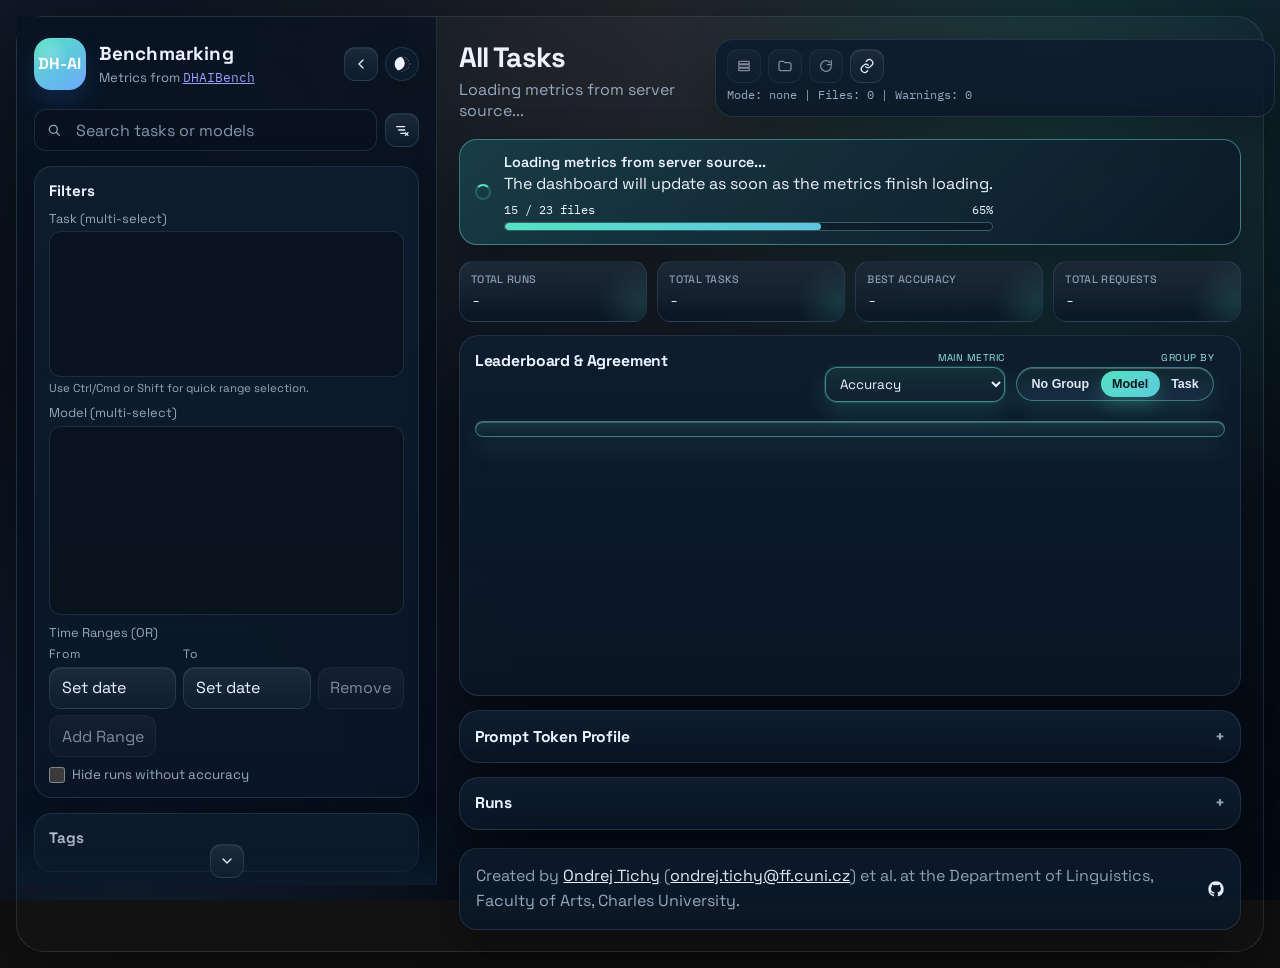
==== commit deb099ff: "select shared tasks in leaderboard" ====
--- a/web/index.html
+++ b/web/index.html
@@ -346,8 +346,8 @@
   <script src="./config_prices.js"></script>
   <script src="./pricing.js"></script>
   <script src="./metrics_aggregation.js"></script>
-  <script src="./custom_leaderboard.js?v=20260910-1"></script>
-  <script src="./custom_leaderboard_view.js?v=20260910-1"></script>
+  <script src="./custom_leaderboard.js?v=20260910-3"></script>
+  <script src="./custom_leaderboard_view.js?v=20260910-3"></script>
   <script src="./analytics.local.js"></script>
   <script src="./app.js"></script>
 </body>
--- a/web/styles.css
+++ b/web/styles.css
@@ -88,6 +88,9 @@
 .custom-point.is-muted { opacity: 0.25; }
 .custom-point.is-highlighted .custom-point-mark { stroke-width: 3; filter: drop-shadow(0 0 4px var(--series-color)); }
 .custom-point.is-highlighted text { fill: var(--ink); font-weight: 700; }
+.custom-point-label { paint-order: stroke; stroke: var(--paper-strong); stroke-width: 3px; stroke-linejoin: round; }
+.custom-point-label-connector { stroke: var(--muted); stroke-width: 1; opacity: 0; pointer-events: none; }
+.custom-point-label-connector.is-visible { opacity: 0.7; }
 .custom-series-marker { width: 24px; height: 24px; flex: 0 0 24px; vertical-align: middle; }
 .custom-series-copy { display: inline-flex; flex-direction: column; min-width: 0; gap: 4px; text-align: left; vertical-align: middle; }
 .custom-series-copy strong { color: var(--ink); font-size: 0.9rem; }
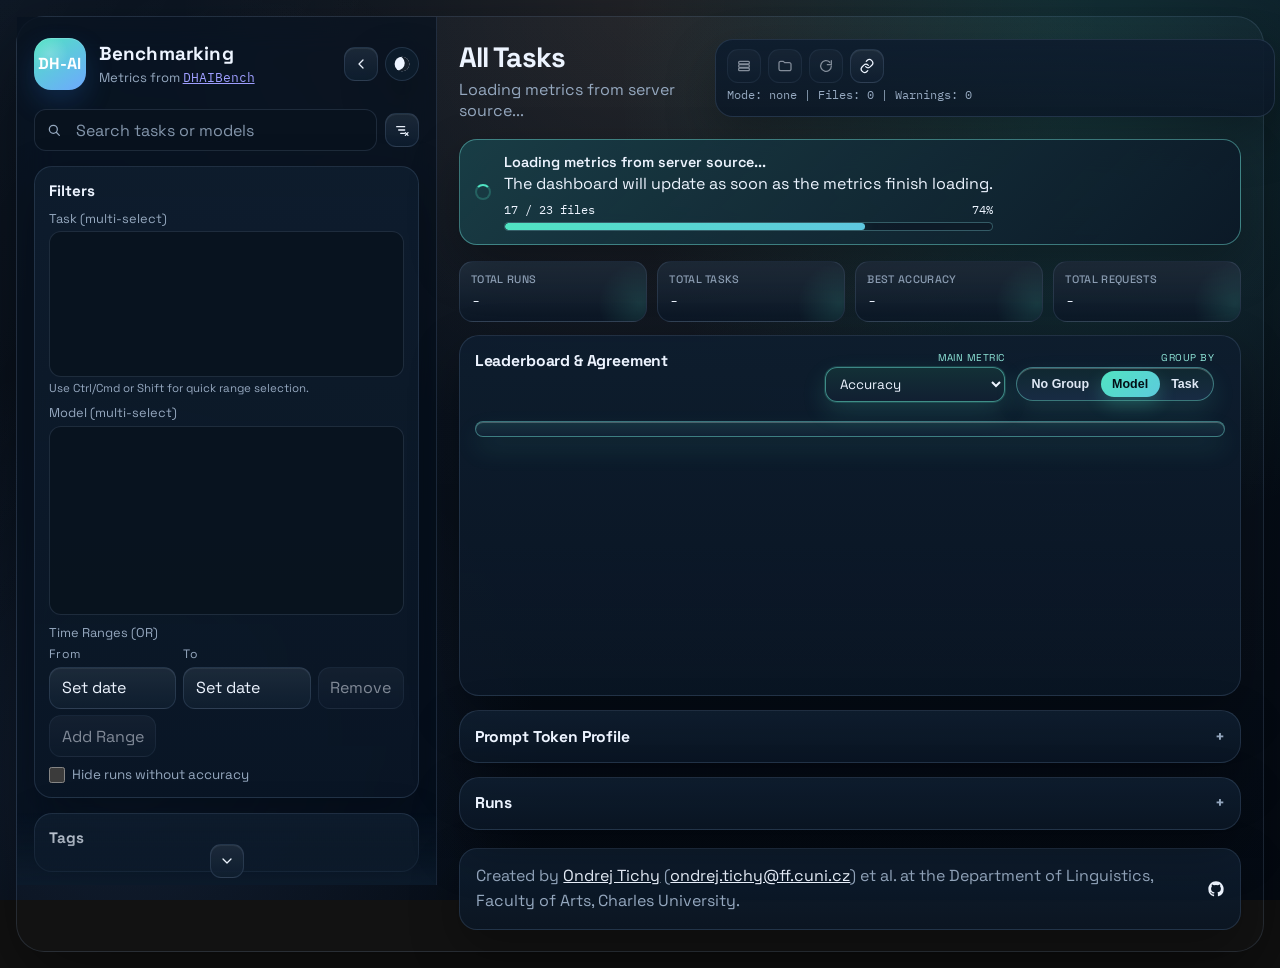
==== commit 3bb4d0eb: "prices, metrics" ====
--- a/web/index.html
+++ b/web/index.html
@@ -345,10 +345,10 @@
 
   <script src="./config_prices.js"></script>
   <script src="./pricing.js"></script>
-  <script src="./metrics_aggregation.js"></script>
+  <script src="./metrics_aggregation.js?v=20261103-temperature"></script>
   <script src="./custom_leaderboard.js?v=20260910-3"></script>
   <script src="./custom_leaderboard_view.js?v=20260910-3"></script>
   <script src="./analytics.local.js"></script>
-  <script src="./app.js"></script>
+  <script src="./app.js?v=20261106-metric-display-model"></script>
 </body>
 </html>
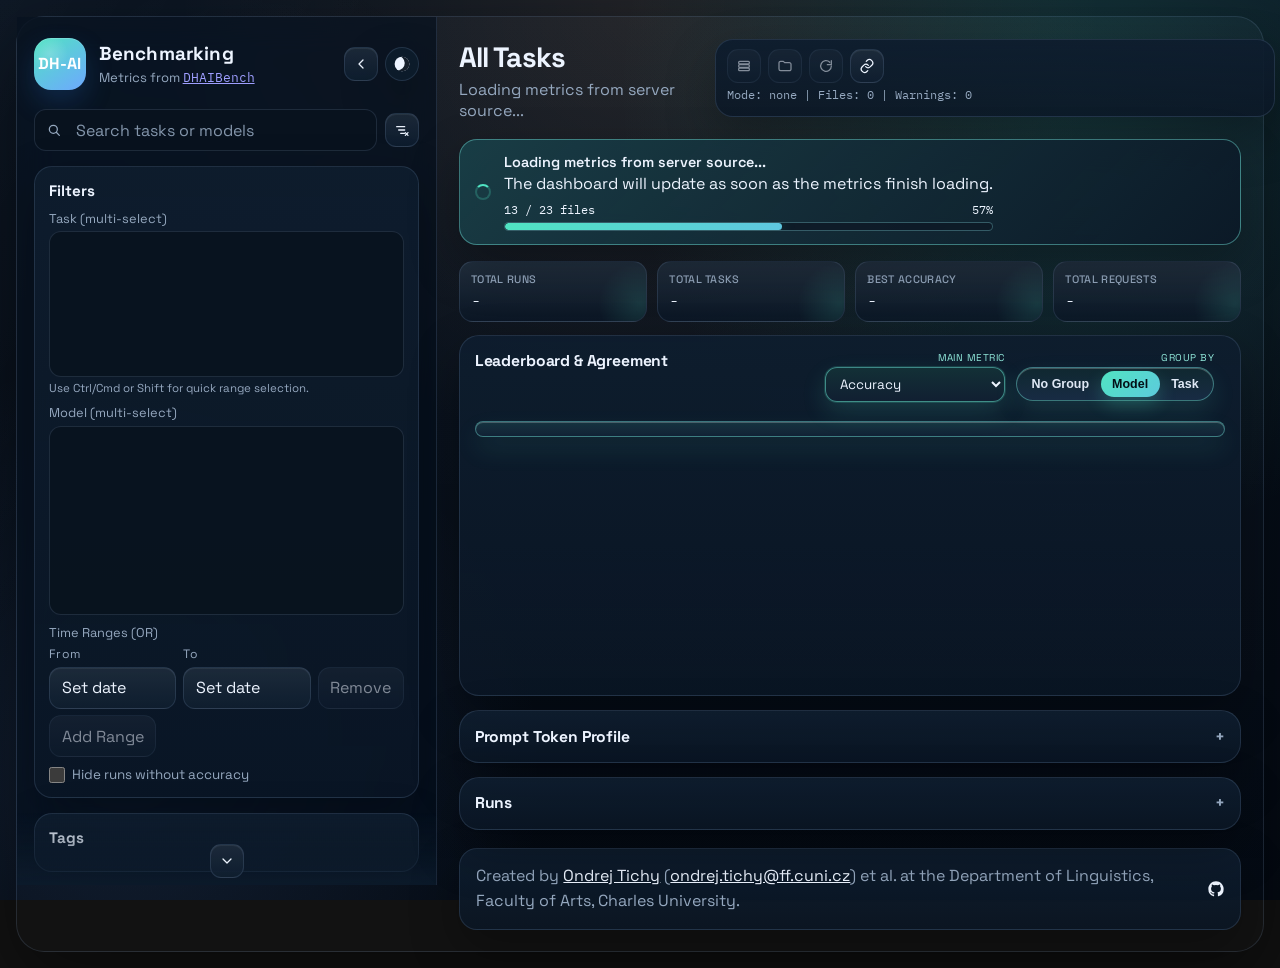
==== commit 0d4d6f20: "tags bugfix" ====
--- a/web/index.html
+++ b/web/index.html
@@ -349,6 +349,6 @@
   <script src="./custom_leaderboard.js?v=20260910-3"></script>
   <script src="./custom_leaderboard_view.js?v=20260910-3"></script>
   <script src="./analytics.local.js"></script>
-  <script src="./app.js?v=20261106-metric-display-model"></script>
+  <script src="./app.js?v=20261112-temperature-tag-counts"></script>
 </body>
 </html>
--- a/web/styles.css
+++ b/web/styles.css
@@ -681,7 +681,7 @@
   transition: transform 140ms ease, border-color 140ms ease, background 140ms ease, color 140ms ease;
 }
 
-.chip:hover {
+.chip:hover:not(:disabled) {
   transform: translateY(-1px);
   border-color: color-mix(in srgb, var(--accent) 30%, var(--line-strong));
   background: var(--surface-hover);
@@ -692,6 +692,12 @@
   border-color: transparent;
   color: #031017;
   box-shadow: 0 10px 24px color-mix(in srgb, var(--accent) 18%, transparent);
+}
+
+.chip:disabled {
+  opacity: 0.45;
+  cursor: not-allowed;
+  box-shadow: none;
 }
 
 .main {
@@ -2606,9 +2612,10 @@
 }
 
 .radar-svg {
+  display: block;
   width: 100%;
-  max-width: 460px;
-  aspect-ratio: 1 / 1;
+  max-width: 660px;
+  height: auto;
 }
 
 .radar-grid {
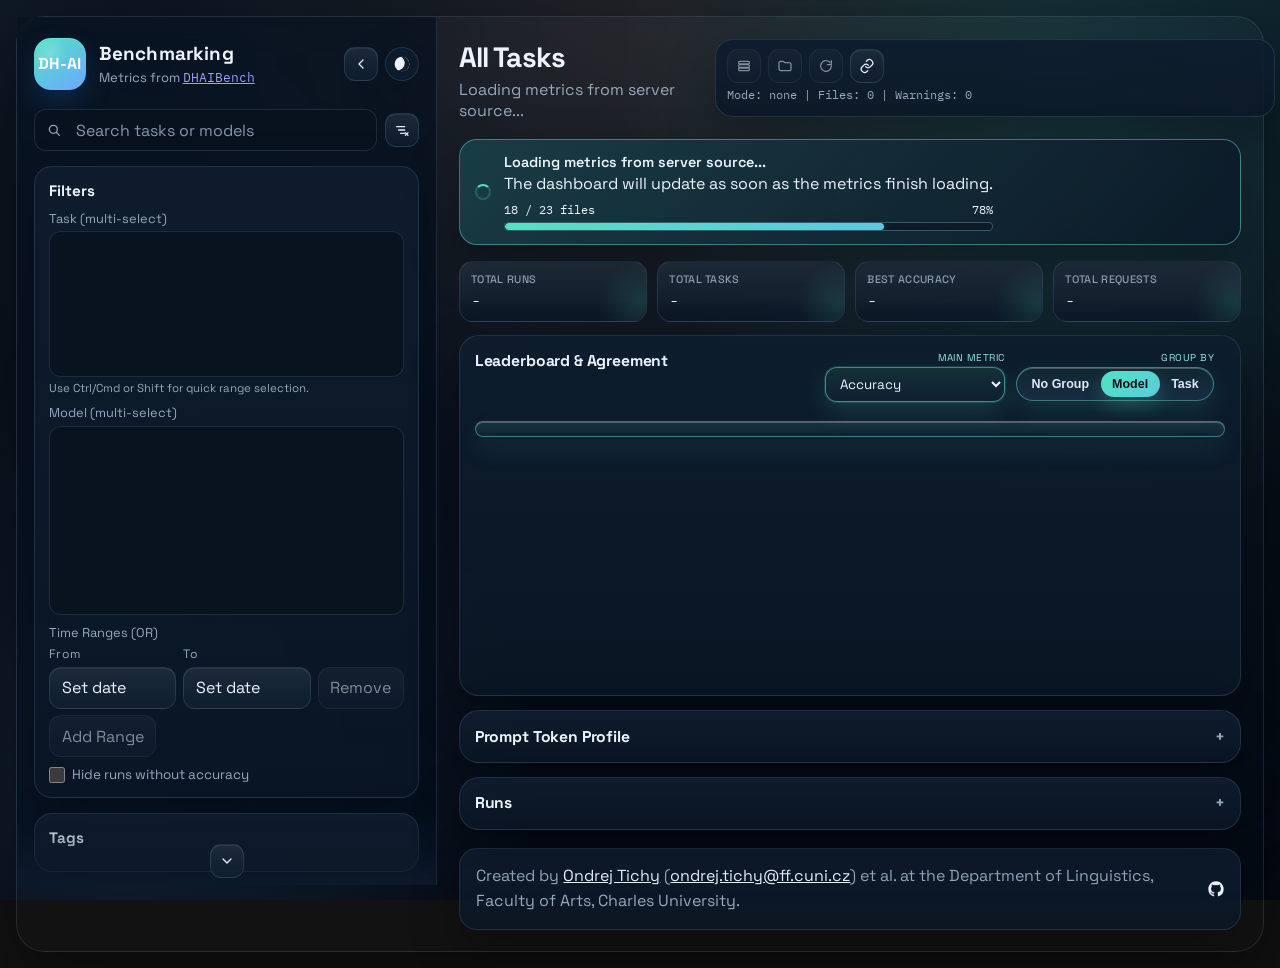
==== commit ab7589b7: "show system prompt" ====
--- a/web/index.html
+++ b/web/index.html
@@ -7,7 +7,7 @@
   <link rel="preconnect" href="https://fonts.googleapis.com">
   <link rel="preconnect" href="https://fonts.gstatic.com" crossorigin>
   <link href="https://fonts.googleapis.com/css2?family=Space+Grotesk:wght@400;500;600;700&family=IBM+Plex+Mono:wght@400;500&display=swap" rel="stylesheet">
-  <link rel="stylesheet" href="./styles.css">
+  <link rel="stylesheet" href="./styles.css?v=20261112-system-prompt">
 </head>
 <body>
   <div class="app-shell">
@@ -349,6 +349,6 @@
   <script src="./custom_leaderboard.js?v=20260910-3"></script>
   <script src="./custom_leaderboard_view.js?v=20260910-3"></script>
   <script src="./analytics.local.js"></script>
-  <script src="./app.js?v=20261112-temperature-tag-counts"></script>
+  <script src="./app.js?v=20261112-system-prompt"></script>
 </body>
 </html>
--- a/web/styles.css
+++ b/web/styles.css
@@ -681,7 +681,7 @@
   transition: transform 140ms ease, border-color 140ms ease, background 140ms ease, color 140ms ease;
 }
 
-.chip:hover:not(:disabled) {
+.chip:hover:not(:disabled):not(.active) {
   transform: translateY(-1px);
   border-color: color-mix(in srgb, var(--accent) 30%, var(--line-strong));
   background: var(--surface-hover);
@@ -2901,6 +2901,11 @@
   grid-column: 1 / -1;
 }
 
+.detail-system-prompt .value {
+  white-space: pre-wrap;
+  overflow-wrap: anywhere;
+}
+
 .detail-raw pre {
   margin: 0.45rem 0 0;
   max-height: 320px;
